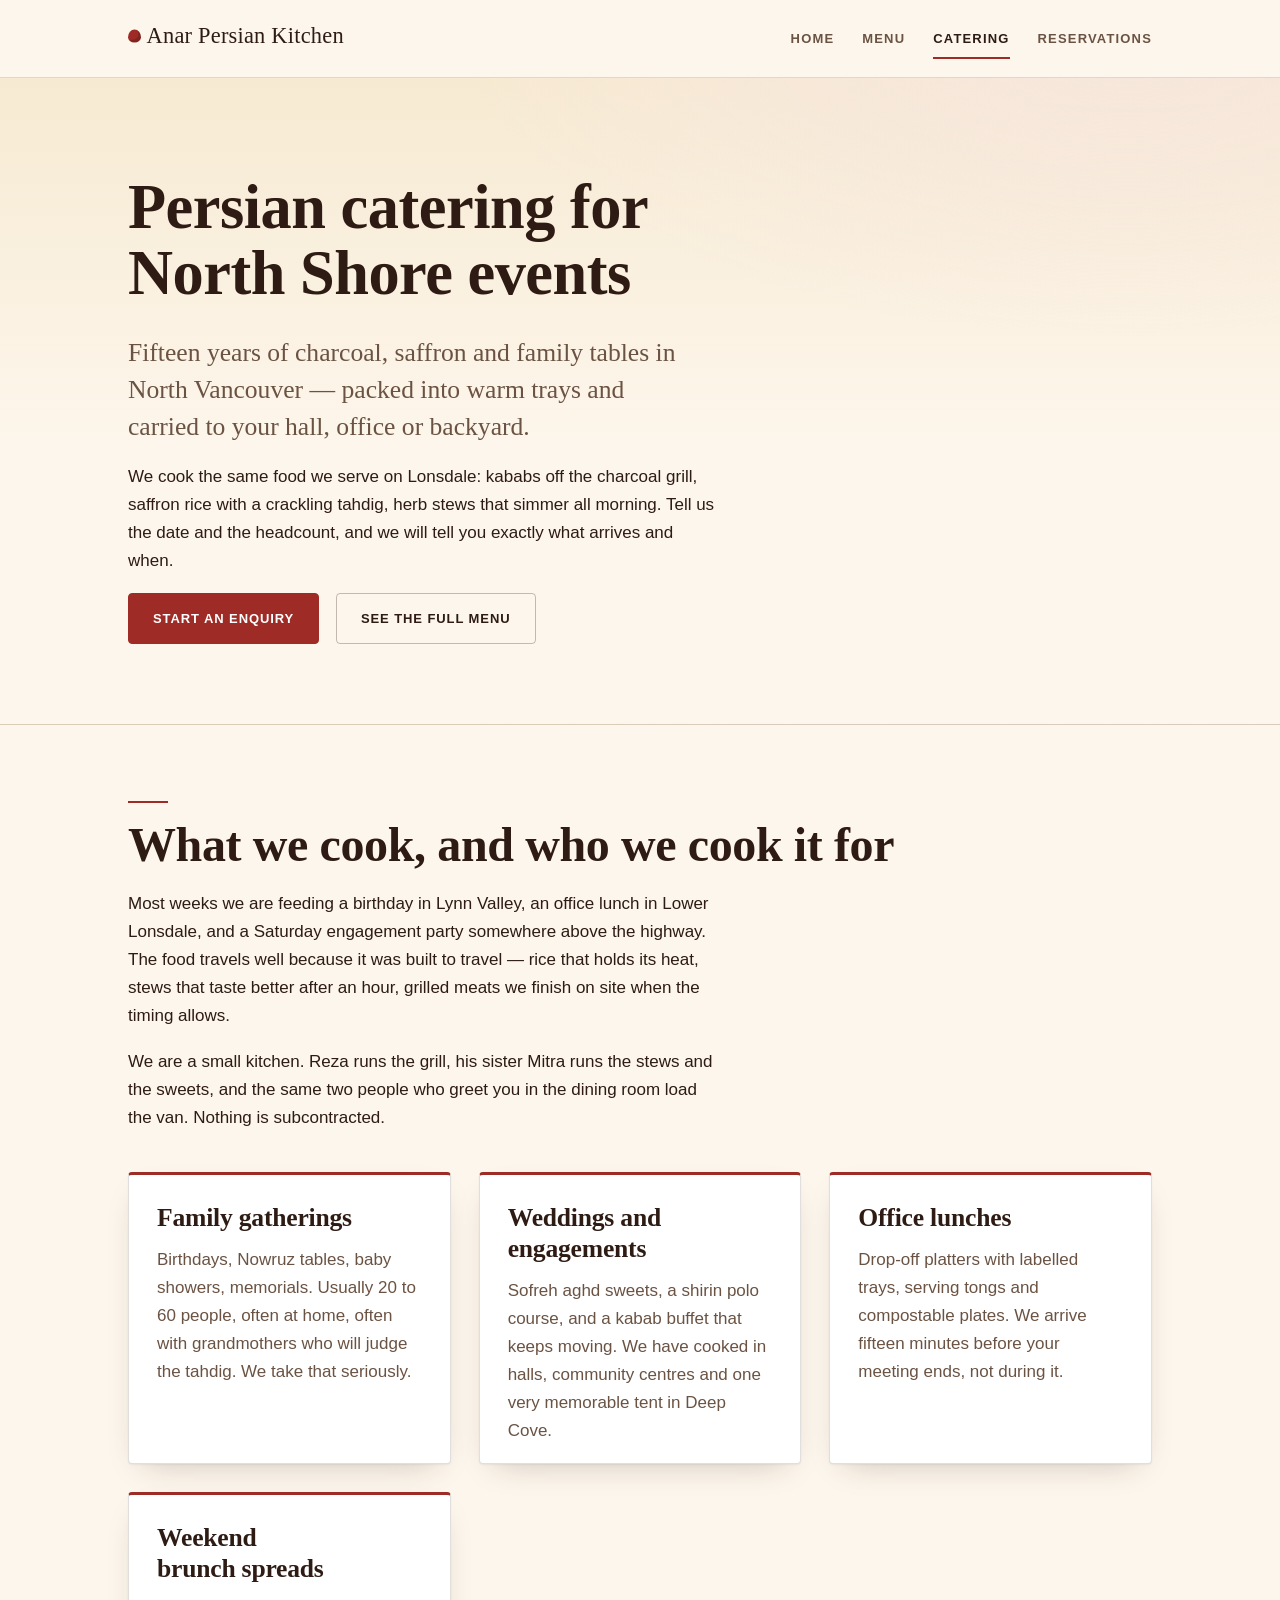
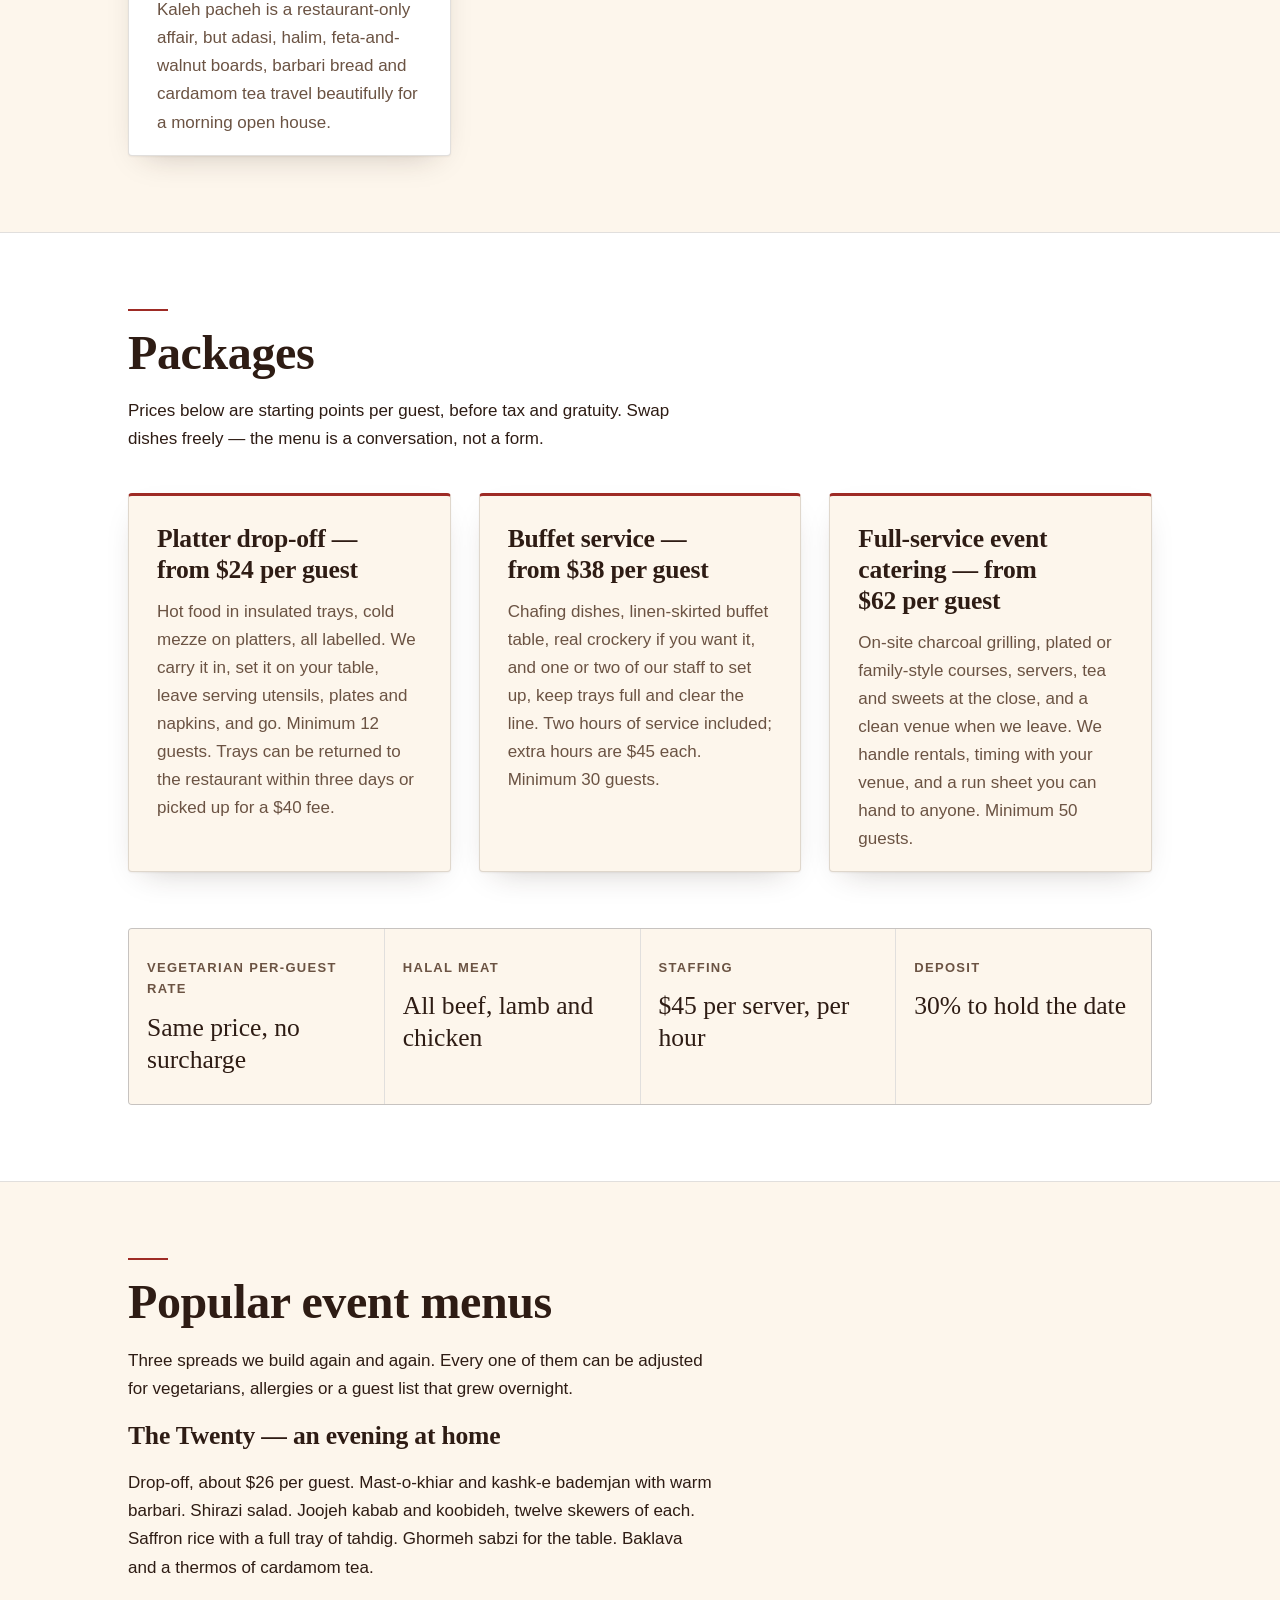
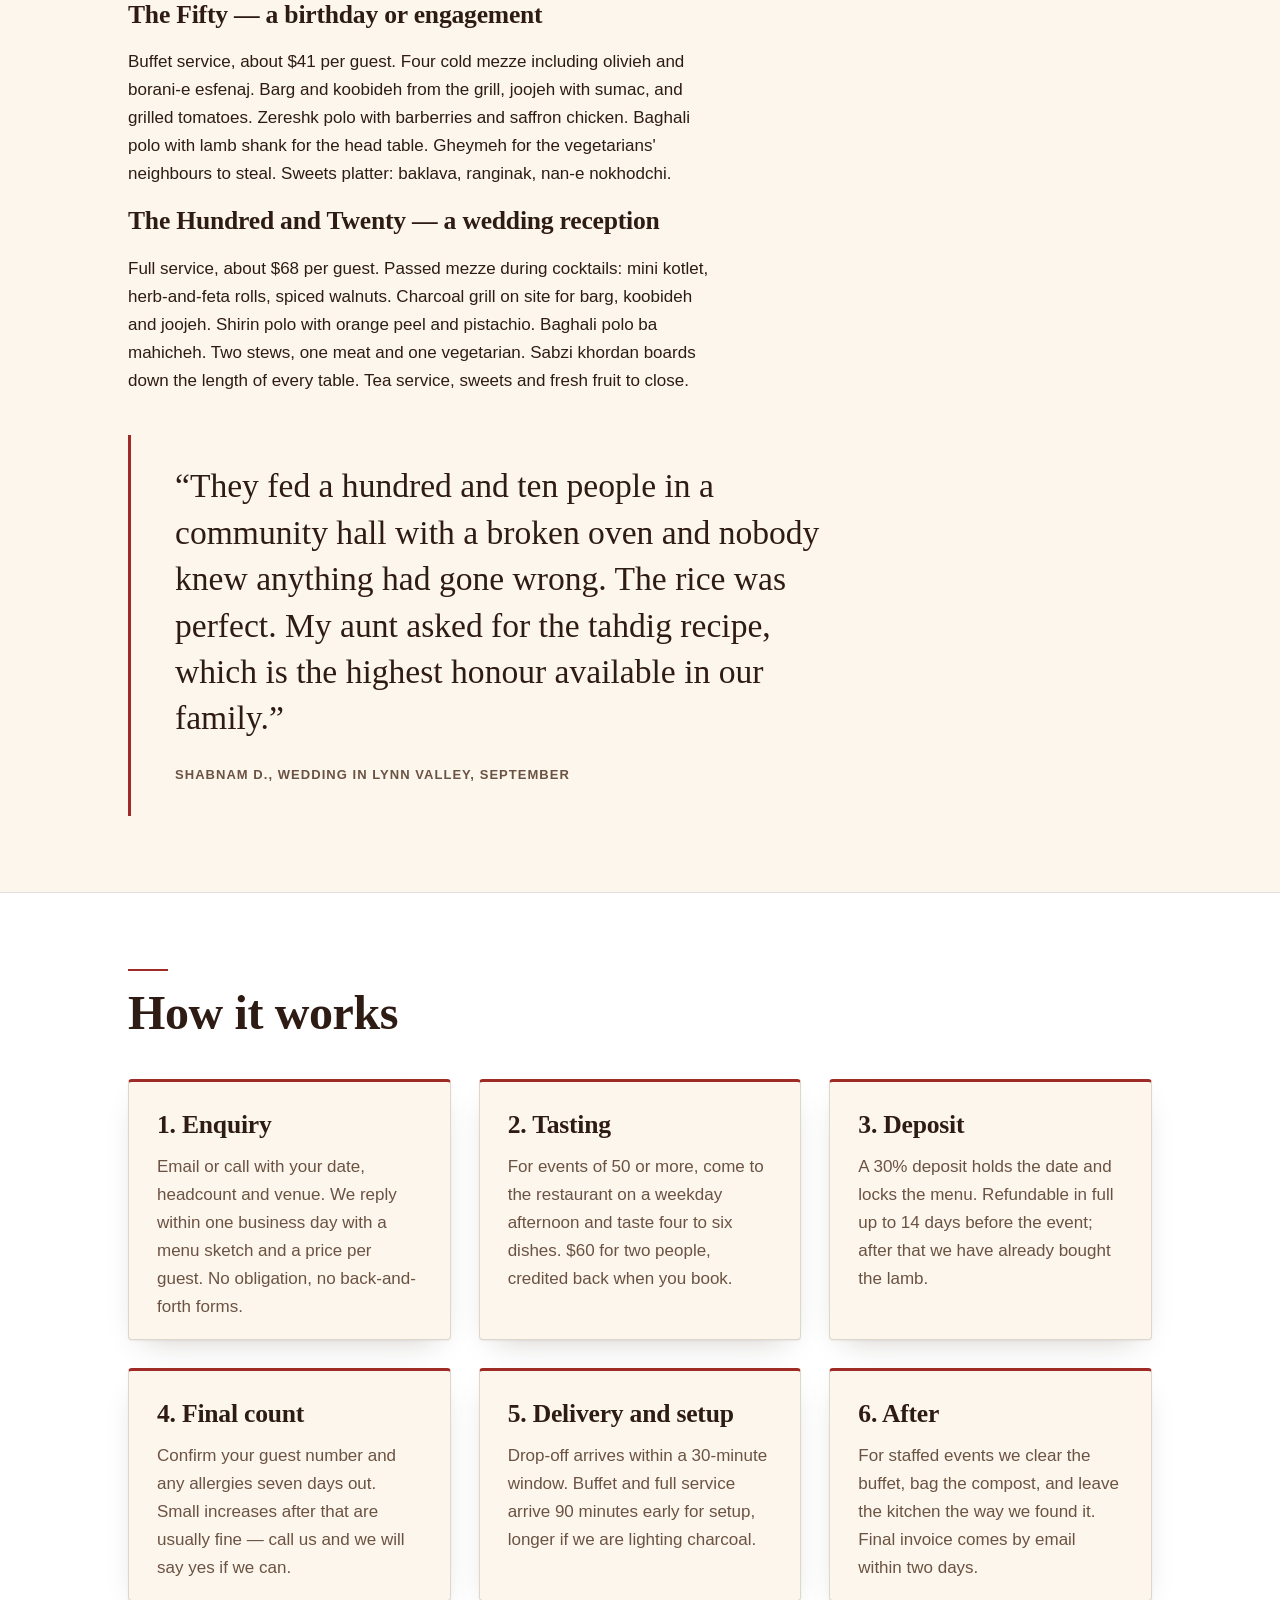
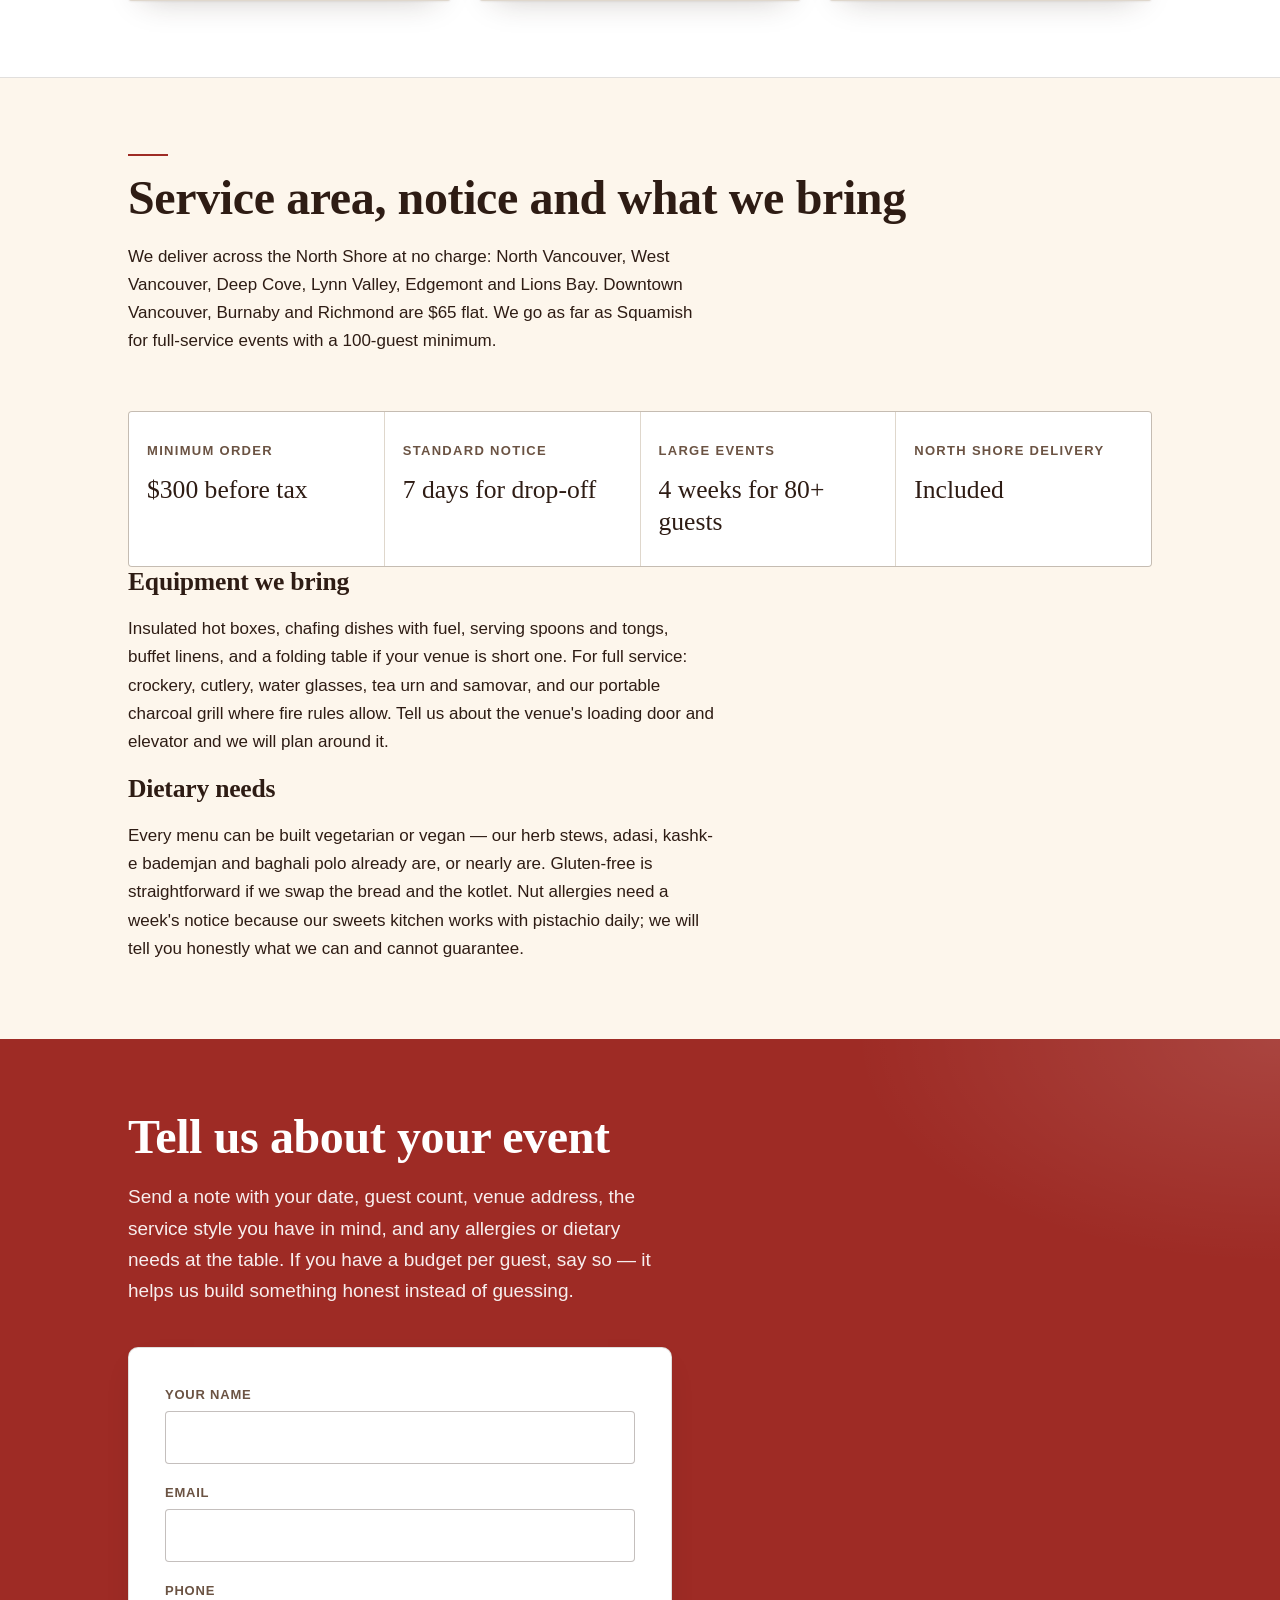
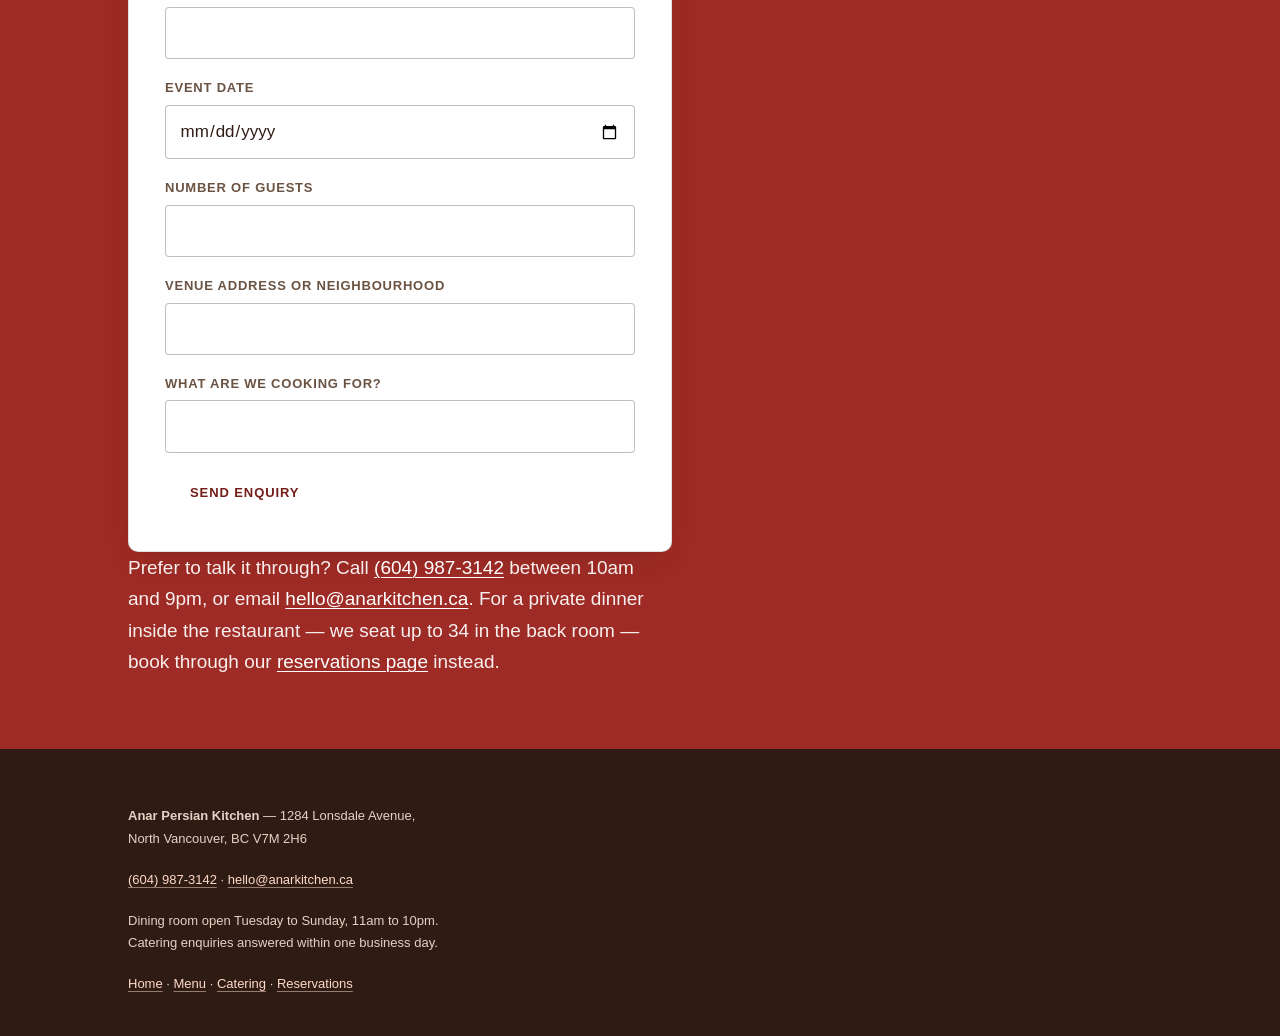
==== catering.html @ dd58d660 "Publish Anar Persian Kitchen — revision 2 Replace the broken map image on the reservations page with" ====
<!DOCTYPE html>
<html lang="en">
<head>
<meta charset="utf-8">
<meta name="viewport" content="width=device-width, initial-scale=1">
<title>Persian Catering for North Shore Events — Anar Persian Kitchen</title>
<meta name="description" content="Persian catering in North Vancouver and across the North Shore: platter drop-off, buffet service and full-service event catering, with charcoal kababs, saffron rice and herb stews for 20 to 200 guests.">
<link rel="stylesheet" href="assets/styles.css">
</head>
<body>
<header class="site-header">
  <div class="container header-inner">
    <a class="brand" href="index.html">Anar Persian Kitchen</a>
    <nav class="site-nav" aria-label="Main">
      <a href="index.html">Home</a>
      <a href="menu.html">Menu</a>
      <a class="is-current" href="catering.html" aria-current="page">Catering</a>
      <a href="reservations.html">Reservations</a>
    </nav>
  </div>
</header>

<main>

  <section class="hero">
    <div class="container">
      <h1>Persian catering for North Shore events</h1>
      <p>Fifteen years of charcoal, saffron and family tables in North Vancouver — packed into warm trays and carried to your hall, office or backyard.</p>
      <p>We cook the same food we serve on Lonsdale: kababs off the charcoal grill, saffron rice with a crackling tahdig, herb stews that simmer all morning. Tell us the date and the headcount, and we will tell you exactly what arrives and when.</p>
      <p>
        <a class="button button-primary" href="#enquire">Start an enquiry</a>
        <a class="button button-secondary" href="menu.html">See the full menu</a>
      </p>
    </div>
  </section>

  <section class="section">
    <div class="container">
      <h2>What we cook, and who we cook it for</h2>
      <p>Most weeks we are feeding a birthday in Lynn Valley, an office lunch in Lower Lonsdale, and a Saturday engagement party somewhere above the highway. The food travels well because it was built to travel — rice that holds its heat, stews that taste better after an hour, grilled meats we finish on site when the timing allows.</p>
      <p>We are a small kitchen. Reza runs the grill, his sister Mitra runs the stews and the sweets, and the same two people who greet you in the dining room load the van. Nothing is subcontracted.</p>
      <ul class="card-grid">
        <li class="card">
          <h3>Family gatherings</h3>
          <p>Birthdays, Nowruz tables, baby showers, memorials. Usually 20 to 60 people, often at home, often with grandmothers who will judge the tahdig. We take that seriously.</p>
        </li>
        <li class="card">
          <h3>Weddings and engagements</h3>
          <p>Sofreh aghd sweets, a shirin polo course, and a kabab buffet that keeps moving. We have cooked in halls, community centres and one very memorable tent in Deep Cove.</p>
        </li>
        <li class="card">
          <h3>Office lunches</h3>
          <p>Drop-off platters with labelled trays, serving tongs and compostable plates. We arrive fifteen minutes before your meeting ends, not during it.</p>
        </li>
        <li class="card">
          <h3>Weekend brunch spreads</h3>
          <p>Kaleh pacheh is a restaurant-only affair, but adasi, halim, feta-and-walnut boards, barbari bread and cardamom tea travel beautifully for a morning open house.</p>
        </li>
      </ul>
    </div>
  </section>

  <section class="section section-alt">
    <div class="container">
      <h2>Packages</h2>
      <p>Prices below are starting points per guest, before tax and gratuity. Swap dishes freely — the menu is a conversation, not a form.</p>
      <ul class="card-grid">
        <li class="card">
          <h3>Platter drop-off — from $24 per guest</h3>
          <p>Hot food in insulated trays, cold mezze on platters, all labelled. We carry it in, set it on your table, leave serving utensils, plates and napkins, and go. Minimum 12 guests. Trays can be returned to the restaurant within three days or picked up for a $40 fee.</p>
        </li>
        <li class="card">
          <h3>Buffet service — from $38 per guest</h3>
          <p>Chafing dishes, linen-skirted buffet table, real crockery if you want it, and one or two of our staff to set up, keep trays full and clear the line. Two hours of service included; extra hours are $45 each. Minimum 30 guests.</p>
        </li>
        <li class="card">
          <h3>Full-service event catering — from $62 per guest</h3>
          <p>On-site charcoal grilling, plated or family-style courses, servers, tea and sweets at the close, and a clean venue when we leave. We handle rentals, timing with your venue, and a run sheet you can hand to anyone. Minimum 50 guests.</p>
        </li>
      </ul>
      <dl class="facts">
        <div class="fact"><dt>Vegetarian per-guest rate</dt><dd>Same price, no surcharge</dd></div>
        <div class="fact"><dt>Halal meat</dt><dd>All beef, lamb and chicken</dd></div>
        <div class="fact"><dt>Staffing</dt><dd>$45 per server, per hour</dd></div>
        <div class="fact"><dt>Deposit</dt><dd>30% to hold the date</dd></div>
      </dl>
    </div>
  </section>

  <section class="section">
    <div class="container">
      <h2>Popular event menus</h2>
      <p>Three spreads we build again and again. Every one of them can be adjusted for vegetarians, allergies or a guest list that grew overnight.</p>

      <h3>The Twenty — an evening at home</h3>
      <p>Drop-off, about $26 per guest. Mast-o-khiar and kashk-e bademjan with warm barbari. Shirazi salad. Joojeh kabab and koobideh, twelve skewers of each. Saffron rice with a full tray of tahdig. Ghormeh sabzi for the table. Baklava and a thermos of cardamom tea.</p>

      <h3>The Fifty — a birthday or engagement</h3>
      <p>Buffet service, about $41 per guest. Four cold mezze including olivieh and borani-e esfenaj. Barg and koobideh from the grill, joojeh with sumac, and grilled tomatoes. Zereshk polo with barberries and saffron chicken. Baghali polo with lamb shank for the head table. Gheymeh for the vegetarians' neighbours to steal. Sweets platter: baklava, ranginak, nan-e nokhodchi.</p>

      <h3>The Hundred and Twenty — a wedding reception</h3>
      <p>Full service, about $68 per guest. Passed mezze during cocktails: mini kotlet, herb-and-feta rolls, spiced walnuts. Charcoal grill on site for barg, koobideh and joojeh. Shirin polo with orange peel and pistachio. Baghali polo ba mahicheh. Two stews, one meat and one vegetarian. Sabzi khordan boards down the length of every table. Tea service, sweets and fresh fruit to close.</p>

      <blockquote class="quote">
        <p>They fed a hundred and ten people in a community hall with a broken oven and nobody knew anything had gone wrong. The rice was perfect. My aunt asked for the tahdig recipe, which is the highest honour available in our family.</p>
        <cite>Shabnam D., wedding in Lynn Valley, September</cite>
      </blockquote>
    </div>
  </section>

  <section class="section section-alt">
    <div class="container">
      <h2>How it works</h2>
      <ul class="card-grid">
        <li class="card">
          <h3>1. Enquiry</h3>
          <p>Email or call with your date, headcount and venue. We reply within one business day with a menu sketch and a price per guest. No obligation, no back-and-forth forms.</p>
        </li>
        <li class="card">
          <h3>2. Tasting</h3>
          <p>For events of 50 or more, come to the restaurant on a weekday afternoon and taste four to six dishes. $60 for two people, credited back when you book.</p>
        </li>
        <li class="card">
          <h3>3. Deposit</h3>
          <p>A 30% deposit holds the date and locks the menu. Refundable in full up to 14 days before the event; after that we have already bought the lamb.</p>
        </li>
        <li class="card">
          <h3>4. Final count</h3>
          <p>Confirm your guest number and any allergies seven days out. Small increases after that are usually fine — call us and we will say yes if we can.</p>
        </li>
        <li class="card">
          <h3>5. Delivery and setup</h3>
          <p>Drop-off arrives within a 30-minute window. Buffet and full service arrive 90 minutes early for setup, longer if we are lighting charcoal.</p>
        </li>
        <li class="card">
          <h3>6. After</h3>
          <p>For staffed events we clear the buffet, bag the compost, and leave the kitchen the way we found it. Final invoice comes by email within two days.</p>
        </li>
      </ul>
    </div>
  </section>

  <section class="section">
    <div class="container">
      <h2>Service area, notice and what we bring</h2>
      <p>We deliver across the North Shore at no charge: North Vancouver, West Vancouver, Deep Cove, Lynn Valley, Edgemont and Lions Bay. Downtown Vancouver, Burnaby and Richmond are $65 flat. We go as far as Squamish for full-service events with a 100-guest minimum.</p>
      <dl class="facts">
        <div class="fact"><dt>Minimum order</dt><dd>$300 before tax</dd></div>
        <div class="fact"><dt>Standard notice</dt><dd>7 days for drop-off</dd></div>
        <div class="fact"><dt>Large events</dt><dd>4 weeks for 80+ guests</dd></div>
        <div class="fact"><dt>North Shore delivery</dt><dd>Included</dd></div>
      </dl>
      <h3>Equipment we bring</h3>
      <p>Insulated hot boxes, chafing dishes with fuel, serving spoons and tongs, buffet linens, and a folding table if your venue is short one. For full service: crockery, cutlery, water glasses, tea urn and samovar, and our portable charcoal grill where fire rules allow. Tell us about the venue's loading door and elevator and we will plan around it.</p>
      <h3>Dietary needs</h3>
      <p>Every menu can be built vegetarian or vegan — our herb stews, adasi, kashk-e bademjan and baghali polo already are, or nearly are. Gluten-free is straightforward if we swap the bread and the kotlet. Nut allergies need a week's notice because our sweets kitchen works with pistachio daily; we will tell you honestly what we can and cannot guarantee.</p>
    </div>
  </section>

  <section class="cta" id="enquire">
    <div class="container">
      <h2>Tell us about your event</h2>
      <p>Send a note with your date, guest count, venue address, the service style you have in mind, and any allergies or dietary needs at the table. If you have a budget per guest, say so — it helps us build something honest instead of guessing.</p>
      <form class="form" action="mailto:hello@anarkitchen.ca" method="post" enctype="text/plain">
        <div class="field">
          <label for="name">Your name</label>
          <input id="name" name="name" type="text" autocomplete="name">
        </div>
        <div class="field">
          <label for="email">Email</label>
          <input id="email" name="email" type="email" autocomplete="email">
        </div>
        <div class="field">
          <label for="phone">Phone</label>
          <input id="phone" name="phone" type="tel" autocomplete="tel">
        </div>
        <div class="field">
          <label for="date">Event date</label>
          <input id="date" name="date" type="date">
        </div>
        <div class="field">
          <label for="guests">Number of guests</label>
          <input id="guests" name="guests" type="number" min="12" step="1">
        </div>
        <div class="field">
          <label for="venue">Venue address or neighbourhood</label>
          <input id="venue" name="venue" type="text">
        </div>
        <div class="field">
          <label for="details">What are we cooking for?</label>
          <input id="details" name="details" type="text">
        </div>
        <p><button class="button button-primary" type="submit">Send enquiry</button></p>
      </form>
      <p>Prefer to talk it through? Call <a href="tel:+16049873142">(604) 987-3142</a> between 10am and 9pm, or email <a href="mailto:hello@anarkitchen.ca">hello@anarkitchen.ca</a>. For a private dinner inside the restaurant — we seat up to 34 in the back room — book through our <a href="reservations.html">reservations page</a> instead.</p>
    </div>
  </section>

</main>

<footer class="site-footer">
  <div class="container">
    <p><strong>Anar Persian Kitchen</strong> — 1284 Lonsdale Avenue, North Vancouver, BC V7M 2H6</p>
    <p><a href="tel:+16049873142">(604) 987-3142</a> · <a href="mailto:hello@anarkitchen.ca">hello@anarkitchen.ca</a></p>
    <p>Dining room open Tuesday to Sunday, 11am to 10pm. Catering enquiries answered within one business day.</p>
    <p><a href="index.html">Home</a> · <a href="menu.html">Menu</a> · <a href="catering.html">Catering</a> · <a href="reservations.html">Reservations</a></p>
  </div>
</footer>
</body>
</html>
---- assets/styles.css ----
:root {
  /* Palette */
  --bg: #FDF6EC;
  --surface: #FFFFFF;
  --text: #2E1C14;
  --muted: #6B5343;
  --accent: #9E2B25;
  --accent-contrast: #FFFFFF;
  --accent-deep: #741D19;
  --accent-wash: #F6E6DE;
  --saffron: #8A5A0B;
  --saffron-wash: #F7EAD2;
  --line: rgba(46, 28, 20, 0.14);
  --line-strong: rgba(46, 28, 20, 0.28);
  --shadow: 0 1px 2px rgba(46, 28, 20, 0.06), 0 12px 32px -16px rgba(46, 28, 20, 0.28);

  /* Type */
  --font-head: Georgia, 'Iowan Old Style', 'Palatino Linotype', Palatino, 'Times New Roman', serif;
  --font-body: -apple-system, BlinkMacSystemFont, 'Segoe UI', Roboto, 'Helvetica Neue', Arial, sans-serif;

  --step--1: 0.8125rem;
  --step-0: 1.0625rem;
  --step-1: 1.1875rem;
  --step-2: clamp(1.35rem, 1.2rem + 0.7vw, 1.6rem);
  --step-3: clamp(1.6rem, 1.35rem + 1.2vw, 2.1rem);
  --step-4: clamp(2rem, 1.55rem + 2.2vw, 3rem);
  --step-5: clamp(2.4rem, 1.7rem + 3.4vw, 3.9rem);

  /* Rhythm */
  --sp-1: 0.375rem;
  --sp-2: 0.75rem;
  --sp-3: 1.125rem;
  --sp-4: 1.75rem;
  --sp-5: 2.5rem;
  --sp-6: 3.5rem;
  --sp-7: 5rem;

  --radius: 4px;
  --radius-lg: 10px;
  --container: 69rem;
}

*,
*::before,
*::after {
  box-sizing: border-box;
}

html {
  -webkit-text-size-adjust: 100%;
  scroll-behavior: smooth;
}

body {
  margin: 0;
  background-color: var(--bg);
  color: var(--text);
  font-family: var(--font-body);
  font-size: var(--step-0);
  line-height: 1.65;
  -webkit-font-smoothing: antialiased;
  text-underline-offset: 0.18em;
}

/* ---------- Layout ---------- */

.container {
  width: 100%;
  max-width: var(--container);
  margin-inline: auto;
  padding-inline: clamp(1.125rem, 4vw, 2.5rem);
}

main {
  display: block;
}

/* ---------- Headings & text ---------- */

h1,
h2,
h3,
h4 {
  font-family: var(--font-head);
  font-weight: 600;
  color: var(--text);
  margin: 0 0 var(--sp-3);
  line-height: 1.15;
  letter-spacing: -0.008em;
  text-wrap: balance;
}

h1 {
  font-size: var(--step-5);
  line-height: 1.06;
}

h2 {
  font-size: var(--step-4);
  line-height: 1.1;
}

h3 {
  font-size: var(--step-2);
  line-height: 1.2;
}

h4 {
  font-size: var(--step-1);
}

p {
  margin: 0 0 var(--sp-3);
  max-width: 62ch;
}

.section > .container > h2,
.section > .container > p,
.hero h1 {
  max-width: 34ch;
}

.section > .container > p {
  max-width: 62ch;
}

strong {
  font-weight: 600;
}

em {
  font-style: italic;
}

small {
  font-size: var(--step--1);
  color: var(--muted);
}

ul,
ol {
  margin: 0 0 var(--sp-3);
  padding-left: 1.2rem;
}

li + li {
  margin-top: var(--sp-1);
}

hr {
  border: 0;
  border-top: 1px solid var(--line);
  margin: var(--sp-5) 0;
}

img,
svg {
  max-width: 100%;
  height: auto;
}

figure {
  margin: 0 0 var(--sp-4);
}

figcaption {
  font-size: var(--step--1);
  color: var(--muted);
  margin-top: var(--sp-2);
}

a {
  color: var(--accent);
  text-decoration: underline;
  text-decoration-thickness: 1px;
}

a:hover {
  color: var(--accent-deep);
  text-decoration-thickness: 2px;
}

:focus-visible {
  outline: 2px solid var(--accent);
  outline-offset: 3px;
  border-radius: 2px;
}

/* ---------- Header ---------- */

.site-header {
  background-color: var(--bg);
  border-bottom: 1px solid var(--line);
  position: sticky;
  top: 0;
  z-index: 20;
  backdrop-filter: saturate(1.2) blur(6px);
}

.header-inner {
  display: flex;
  flex-wrap: wrap;
  align-items: baseline;
  justify-content: space-between;
  gap: var(--sp-2) var(--sp-4);
  padding-block: var(--sp-3);
}

.brand {
  font-family: var(--font-head);
  font-size: 1.4rem;
  letter-spacing: 0.01em;
  color: var(--text);
  text-decoration: none;
  display: inline-flex;
  align-items: baseline;
  gap: 0.5ch;
  flex: 0 0 auto;
}

.brand::before {
  content: "";
  width: 0.58em;
  height: 0.58em;
  border-radius: 50% 50% 50% 50% / 60% 60% 40% 40%;
  background: var(--accent);
  box-shadow: inset -0.12em -0.12em 0 rgba(0, 0, 0, 0.18);
  transform: translateY(-0.02em);
}

.brand:hover {
  color: var(--accent-deep);
}

.site-nav {
  display: flex;
  flex-wrap: wrap;
  align-items: center;
  gap: var(--sp-1) var(--sp-4);
  margin-left: auto;
}

.site-nav a {
  font-size: var(--step--1);
  letter-spacing: 0.09em;
  text-transform: uppercase;
  font-weight: 600;
  color: var(--muted);
  text-decoration: none;
  padding: 0.45rem 0;
  border-bottom: 2px solid transparent;
  white-space: nowrap;
}

.site-nav a:hover {
  color: var(--text);
  border-bottom-color: var(--line-strong);
}

.site-nav a.is-current {
  color: var(--text);
  border-bottom-color: var(--accent);
}

/* ---------- Hero ---------- */

.hero {
  position: relative;
  overflow: hidden;
  padding-block: clamp(3rem, 8vw, 6rem) clamp(2.75rem, 7vw, 5rem);
  background:
    radial-gradient(60rem 30rem at 88% -12%, var(--accent-wash) 0%, rgba(253, 246, 236, 0) 70%),
    linear-gradient(180deg, var(--saffron-wash) 0%, var(--bg) 58%);
  border-bottom: 1px solid var(--line);
}

.hero > .container {
  position: relative;
}

.hero h1 {
  margin-bottom: var(--sp-4);
}

.hero h1 + p,
.hero > .container > p:first-of-type {
  font-size: var(--step-2);
  line-height: 1.45;
  color: var(--muted);
  max-width: 44ch;
  font-family: var(--font-head);
}

.hero p:last-of-type {
  margin-bottom: var(--sp-5);
}

.hero .button + .button {
  margin-left: var(--sp-2);
}

.hero svg {
  display: block;
}

/* ---------- Sections ---------- */

.section {
  padding-block: clamp(2.75rem, 6vw, 4.75rem);
}

.section-alt {
  background-color: var(--surface);
  border-block: 1px solid var(--line);
}

.section > .container > :last-child,
.hero > .container > :last-child,
.cta > .container > :last-child,
.site-footer .container > :last-child {
  margin-bottom: 0;
}

.section h2 {
  position: relative;
  padding-top: var(--sp-3);
}

.section h2::before {
  content: "";
  position: absolute;
  top: 0;
  left: 0;
  width: 2.5rem;
  height: 2px;
  background: var(--accent);
}

/* ---------- Buttons ---------- */

.button {
  display: inline-flex;
  align-items: center;
  justify-content: center;
  gap: 0.5ch;
  font-family: var(--font-body);
  font-size: var(--step--1);
  font-weight: 700;
  letter-spacing: 0.07em;
  text-transform: uppercase;
  text-decoration: none;
  padding: 0.85rem 1.5rem;
  border-radius: var(--radius);
  border: 1px solid transparent;
  transition: background-color 160ms ease, color 160ms ease, border-color 160ms ease, transform 160ms ease;
}

.button:hover {
  transform: translateY(-1px);
  text-decoration: none;
}

.button-primary {
  background-color: var(--accent);
  color: var(--accent-contrast);
  border-color: var(--accent);
}

.button-primary:hover {
  background-color: var(--accent-deep);
  border-color: var(--accent-deep);
  color: var(--accent-contrast);
}

.button-secondary {
  background-color: transparent;
  color: var(--text);
  border-color: var(--line-strong);
}

.button-secondary:hover {
  color: var(--text);
  border-color: var(--text);
  background-color: rgba(46, 28, 20, 0.04);
}

/* ---------- Cards ---------- */

.card-grid {
  list-style: none;
  margin: var(--sp-5) 0 0;
  padding: 0;
  display: grid;
  gap: var(--sp-3);
  grid-template-columns: repeat(auto-fit, minmax(16rem, 1fr));
}

.card-grid li + li {
  margin-top: 0;
}

.card {
  background-color: var(--surface);
  border: 1px solid var(--line);
  border-top: 3px solid var(--accent);
  border-radius: var(--radius);
  padding: var(--sp-4) var(--sp-4) var(--sp-3);
  box-shadow: var(--shadow);
}

.card h3 {
  margin-bottom: var(--sp-2);
}

.card p {
  color: var(--muted);
  margin-bottom: var(--sp-2);
  max-width: 46ch;
}

.card > :last-child {
  margin-bottom: 0;
}

.card a {
  font-weight: 600;
}

.section-alt .card {
  background-color: var(--bg);
}

/* ---------- Facts ---------- */

.facts {
  margin: var(--sp-5) 0 0;
  display: grid;
  gap: 1px;
  grid-template-columns: repeat(auto-fit, minmax(12rem, 1fr));
  background-color: var(--line);
  border: 1px solid var(--line);
  border-radius: var(--radius);
  overflow: hidden;
}

.fact {
  background-color: var(--surface);
  padding: var(--sp-4) var(--sp-3);
}

.section-alt .fact {
  background-color: var(--bg);
}

.fact dt {
  font-size: var(--step--1);
  text-transform: uppercase;
  letter-spacing: 0.1em;
  font-weight: 700;
  color: var(--muted);
  margin-bottom: var(--sp-2);
}

.fact dd {
  margin: 0;
  font-family: var(--font-head);
  font-size: var(--step-2);
  line-height: 1.25;
  color: var(--text);
}

/* ---------- Quote ---------- */

.quote {
  margin: var(--sp-5) 0 0;
  padding: var(--sp-4) 0 var(--sp-4) clamp(1.5rem, 4vw, 2.75rem);
  border-left: 3px solid var(--accent);
  position: relative;
}

.quote p {
  font-family: var(--font-head);
  font-size: var(--step-3);
  line-height: 1.38;
  color: var(--text);
  margin-bottom: var(--sp-3);
  max-width: 40ch;
}

.quote p::before {
  content: "\201C";
}

.quote p::after {
  content: "\201D";
}

.quote cite {
  font-style: normal;
  font-size: var(--step--1);
  letter-spacing: 0.08em;
  text-transform: uppercase;
  font-weight: 600;
  color: var(--muted);
}

/* ---------- Form ---------- */

.form {
  margin-top: var(--sp-5);
  display: grid;
  gap: var(--sp-3);
  max-width: 34rem;
  background-color: var(--surface);
  border: 1px solid var(--line);
  border-radius: var(--radius-lg);
  padding: clamp(1.25rem, 4vw, 2.25rem);
  box-shadow: var(--shadow);
}

.section-alt .form {
  background-color: var(--bg);
}

.field {
  display: grid;
  gap: var(--sp-1);
}

.field label {
  font-size: var(--step--1);
  font-weight: 700;
  letter-spacing: 0.06em;
  text-transform: uppercase;
  color: var(--muted);
}

.form input,
.form select,
.form textarea {
  font: inherit;
  color: var(--text);
  background-color: var(--surface);
  border: 1px solid var(--line-strong);
  border-radius: var(--radius);
  padding: 0.7rem 0.85rem;
  width: 100%;
}

.section-alt .form input,
.section-alt .form select,
.section-alt .form textarea {
  background-color: var(--surface);
}

.form textarea {
  min-height: 7rem;
  resize: vertical;
}

.form input::placeholder,
.form textarea::placeholder {
  color: var(--muted);
  opacity: 0.75;
}

.form input:focus,
.form select:focus,
.form textarea:focus {
  outline: 2px solid var(--accent);
  outline-offset: 1px;
  border-color: var(--accent);
}

.form .button {
  justify-self: start;
}

.form p {
  font-size: var(--step--1);
  color: var(--muted);
  margin: 0;
}

/* ---------- CTA ---------- */

.cta {
  padding-block: clamp(2.75rem, 6vw, 4.5rem);
  background-color: var(--accent);
  color: var(--accent-contrast);
  background-image: radial-gradient(38rem 20rem at 100% 0%, rgba(255, 255, 255, 0.12), rgba(255, 255, 255, 0) 70%);
}

.cta h2,
.cta h3 {
  color: var(--accent-contrast);
}

.cta h2::before {
  background: var(--accent-contrast);
  opacity: 0.6;
}

.cta p {
  color: rgba(255, 255, 255, 0.92);
  max-width: 50ch;
  font-size: var(--step-1);
}

.cta .button-primary {
  background-color: var(--accent-contrast);
  color: var(--accent-deep);
  border-color: var(--accent-contrast);
}

.cta .button-primary:hover {
  background-color: var(--bg);
  color: var(--accent-deep);
  border-color: var(--bg);
}

.cta .button-secondary {
  color: var(--accent-contrast);
  border-color: rgba(255, 255, 255, 0.55);
}

.cta .button-secondary:hover {
  color: var(--accent-contrast);
  border-color: var(--accent-contrast);
  background-color: rgba(255, 255, 255, 0.12);
}

.cta .button + .button {
  margin-left: var(--sp-2);
}

.cta a:not(.button) {
  color: var(--accent-contrast);
}

/* ---------- Footer ---------- */

.site-footer {
  background-color: var(--text);
  color: #EFE2D6;
  padding-block: var(--sp-6) var(--sp-5);
  font-size: var(--step--1);
  line-height: 1.75;
}

.site-footer h2,
.site-footer h3 {
  color: #FFF7EE;
  font-size: var(--step-1);
  margin-bottom: var(--sp-2);
}

.site-footer p {
  color: #E3D2C4;
  max-width: 44ch;
}

.site-footer a {
  color: #FFD9C9;
  text-decoration-color: rgba(255, 217, 201, 0.5);
}

.site-footer a:hover {
  color: #FFFFFF;
}

.site-footer ul {
  list-style: none;
  padding: 0;
}

.site-footer address {
  font-style: normal;
  color: #E3D2C4;
}

/* ---------- Small screens ---------- */

@media (max-width: 40rem) {
  .header-inner {
    padding-block: var(--sp-2) 0;
  }

  .site-nav {
    width: 100%;
    margin-left: 0;
    gap: 0 var(--sp-3);
    justify-content: flex-start;
    overflow-x: auto;
    -webkit-overflow-scrolling: touch;
    scrollbar-width: none;
    padding-bottom: 2px;
  }

  .site-nav::-webkit-scrollbar {
    display: none;
  }

  .site-nav a {
    padding-block: 0.6rem;
  }

  .hero .button,
  .cta .button {
    width: 100%;
  }

  .hero .button + .button,
  .cta .button + .button {
    margin-left: 0;
    margin-top: var(--sp-2);
  }
}

@media (min-width: 52rem) {
  .facts {
    margin-top: var(--sp-6);
  }

  .card-grid {
    gap: var(--sp-4);
  }
}

/* ---------- Motion ---------- */

@media (prefers-reduced-motion: reduce) {
  html {
    scroll-behavior: auto;
  }

  *,
  *::before,
  *::after {
    animation-duration: 0.001ms !important;
    animation-iteration-count: 1 !important;
    transition-duration: 0.001ms !important;
  }

  .button:hover {
    transform: none;
  }
}

/* ---------- Dark mode ---------- */

@media (prefers-color-scheme: dark) {
  :root {
    --bg: #1B100C;
    --surface: #251811;
    --text: #F8ECE0;
    --muted: #C6AC99;
    --accent: #E9776C;
    --accent-contrast: #2A100C;
    --accent-deep: #F79A90;
    --accent-wash: rgba(233, 119, 108, 0.14);
    --saffron: #E0B25F;
    --saffron-wash: rgba(224, 178, 95, 0.1);
    --line: rgba(248, 236, 224, 0.14);
    --line-strong: rgba(248, 236, 224, 0.32);
    --shadow: 0 1px 2px rgba(0, 0, 0, 0.5), 0 16px 36px -20px rgba(0, 0, 0, 0.8);
  }

  .hero {
    background:
      radial-gradient(60rem 30rem at 88% -12%, var(--accent-wash) 0%, rgba(27, 16, 12, 0) 72%),
      linear-gradient(180deg, #23150F 0%, var(--bg) 60%);
  }

  .button-secondary:hover {
    background-color: rgba(248, 236, 224, 0.07);
  }

  .cta {
    background-color: #3D1512;
    color: #FBEDE6;
    background-image: radial-gradient(38rem 20rem at 100% 0%, rgba(233, 119, 108, 0.22), rgba(0, 0, 0, 0) 70%);
    border-block: 1px solid rgba(248, 236, 224, 0.1);
  }

  .cta h2,
  .cta h3,
  .cta a:not(.button) {
    color: #FBEDE6;
  }

  .cta p {
    color: #EBD7CE;
  }

  .cta h2::before {
    background: var(--accent);
    opacity: 1;
  }

  .cta .button-primary {
    background-color: var(--accent);
    color: #2A100C;
    border-color: var(--accent);
  }

  .cta .button-primary:hover {
    background-color: var(--accent-deep);
    border-color: var(--accent-deep);
    color: #2A100C;
  }

  .site-footer {
    background-color: #140B08;
    color: #E6D6C9;
    border-top: 1px solid var(--line);
  }

  .site-footer p,
  .site-footer address {
    color: #D2BEB0;
  }

  .site-footer a {
    color: #F3A79C;
  }
}
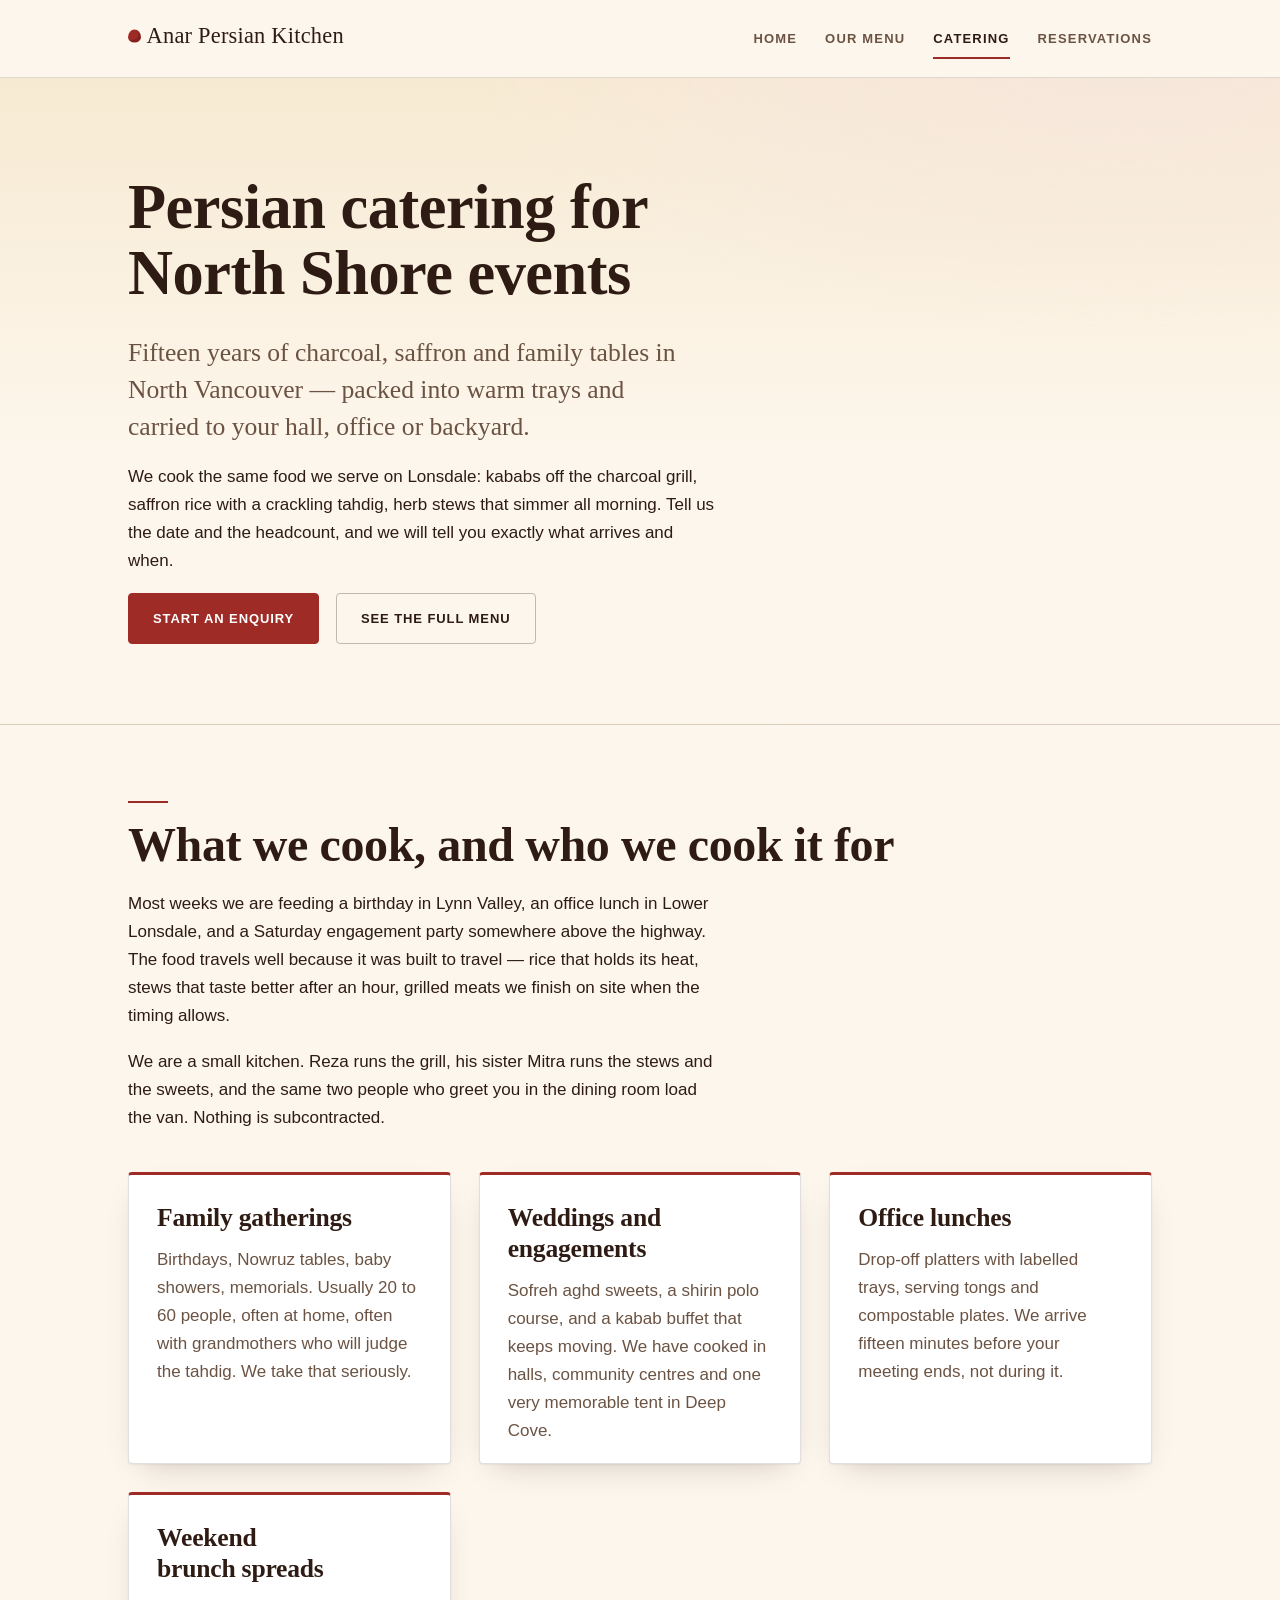
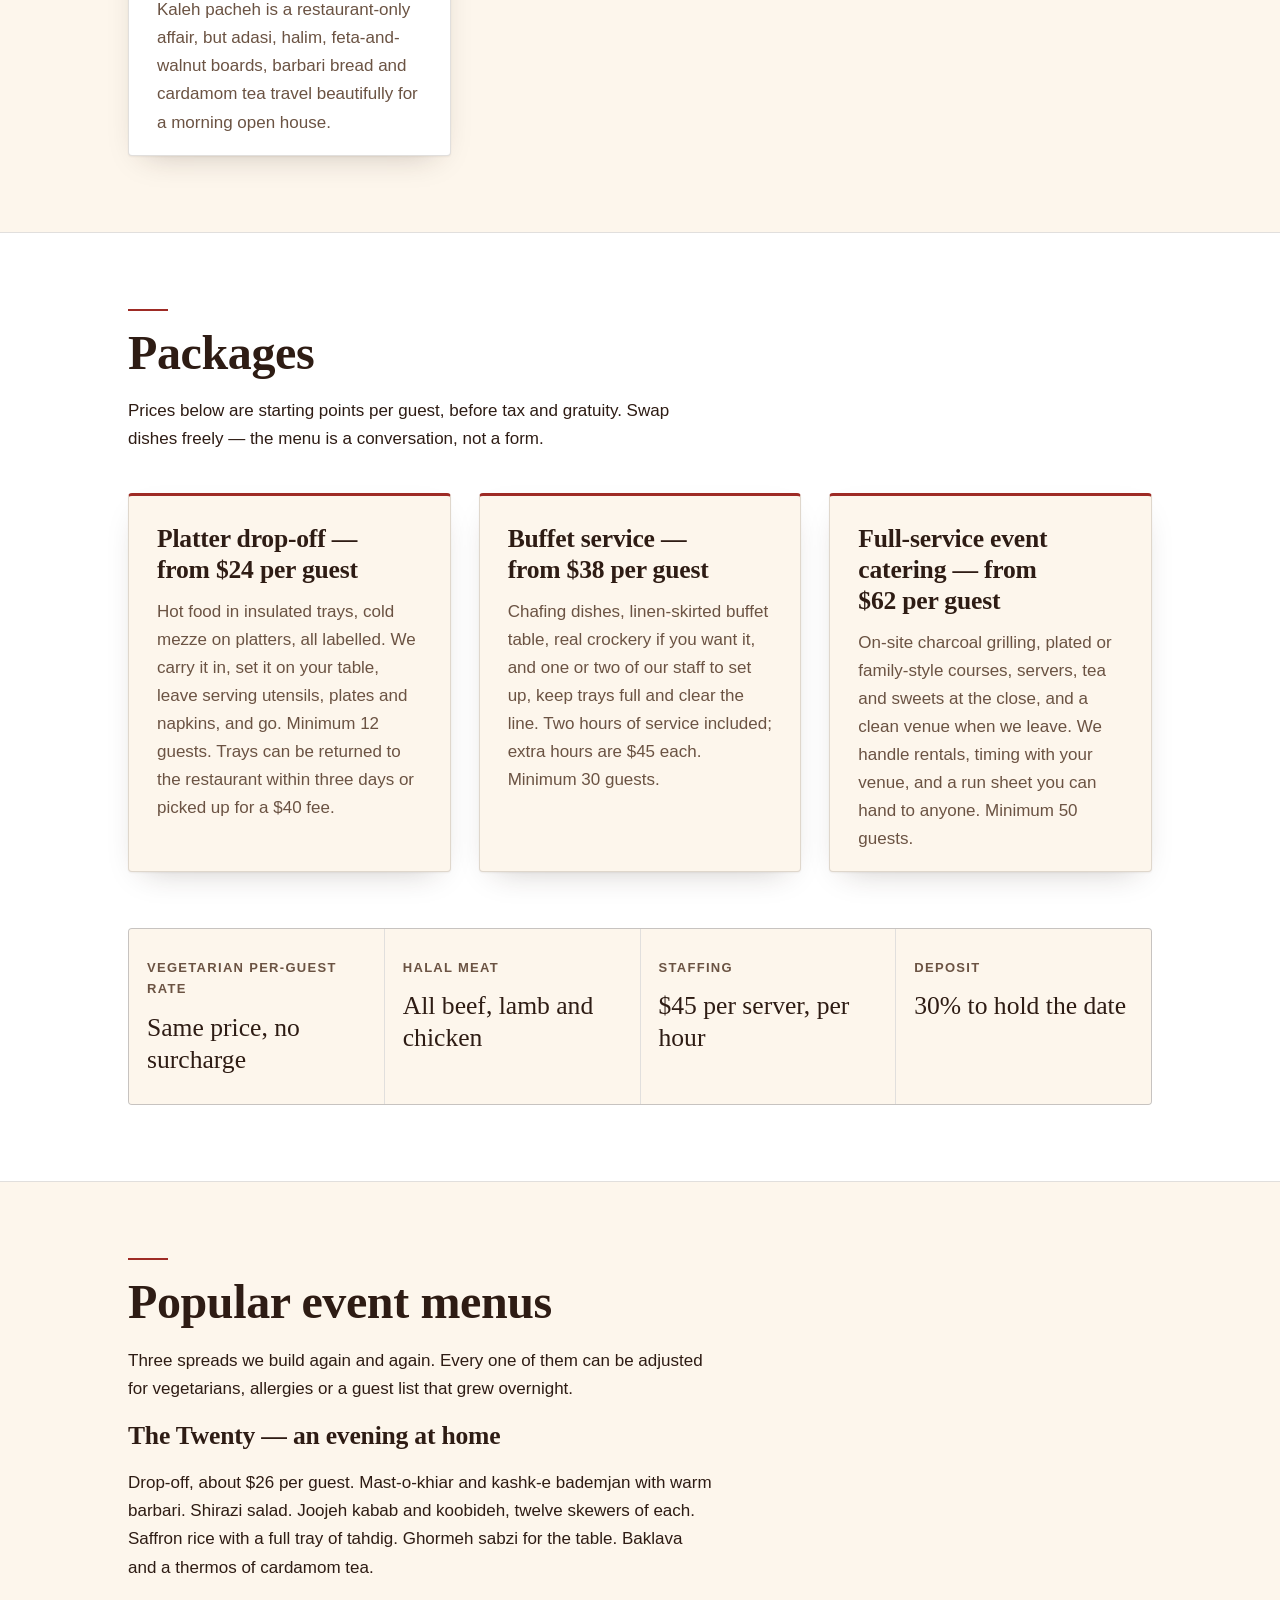
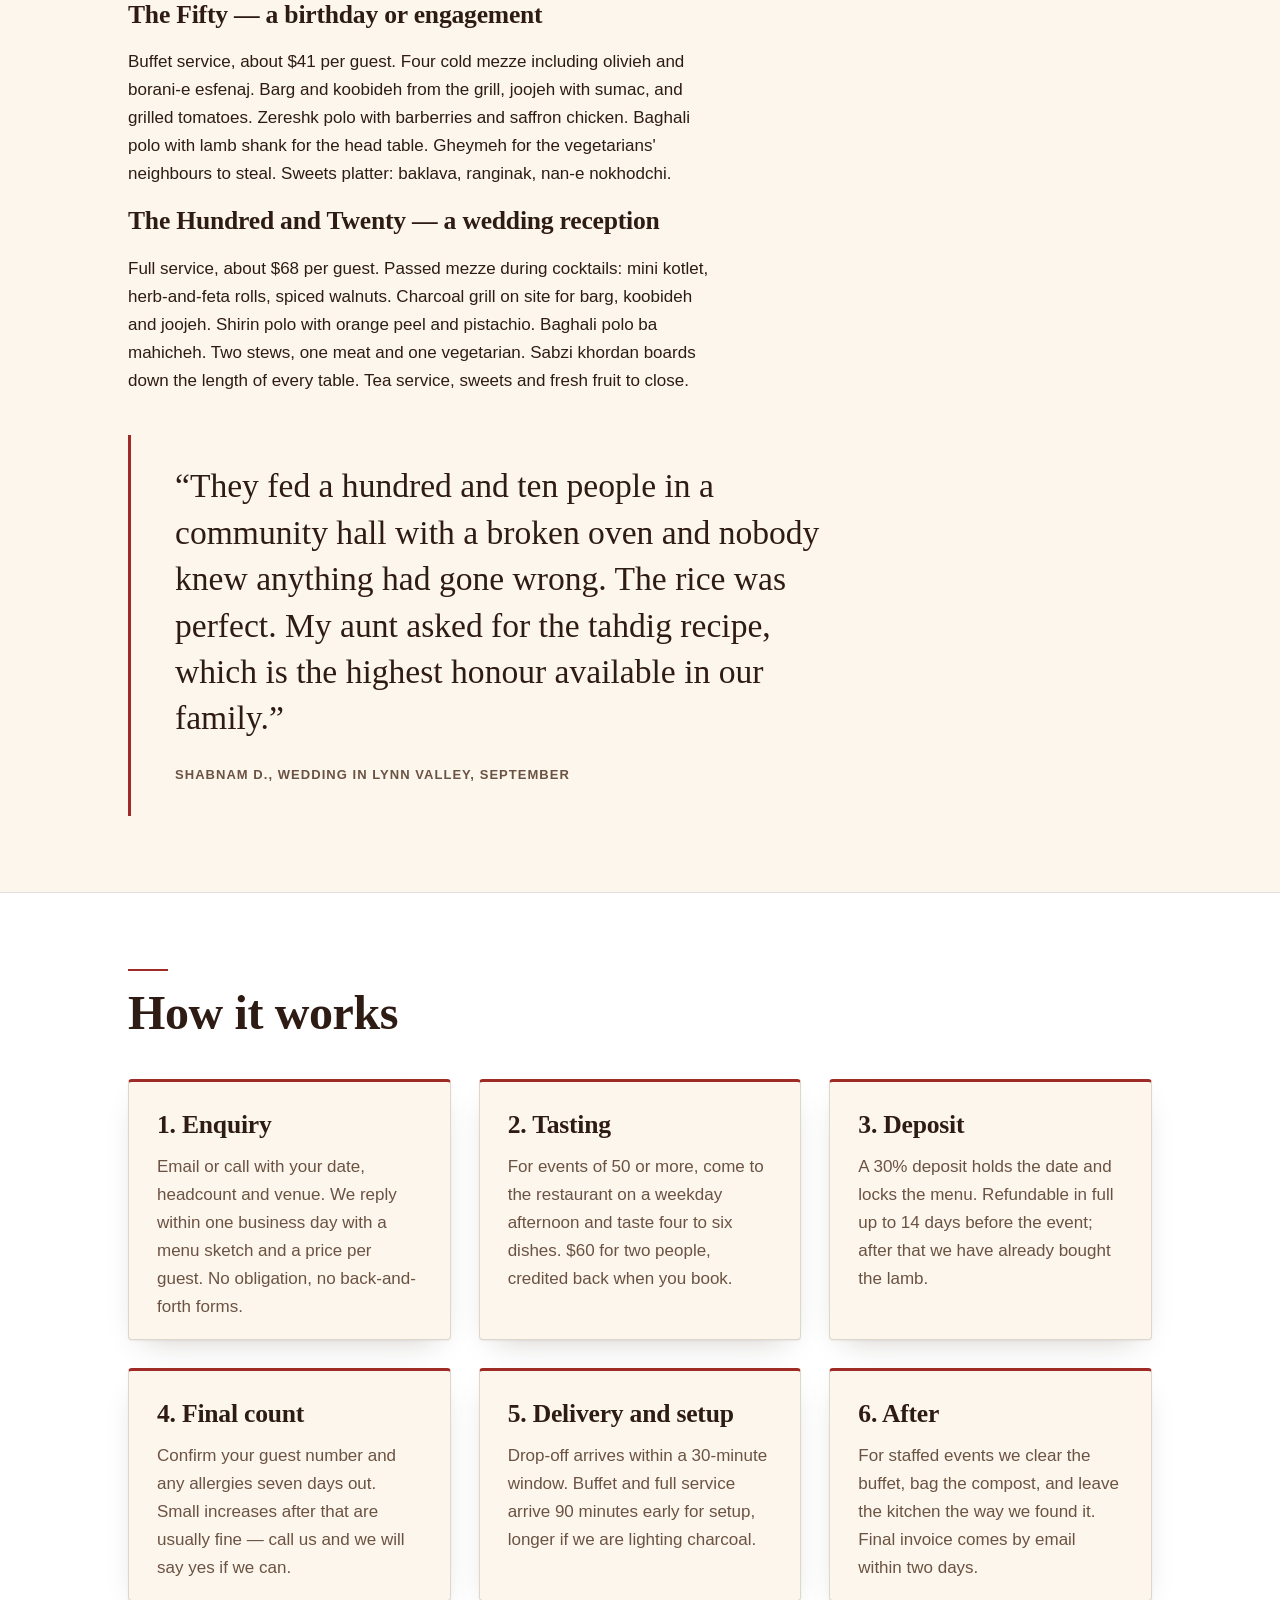
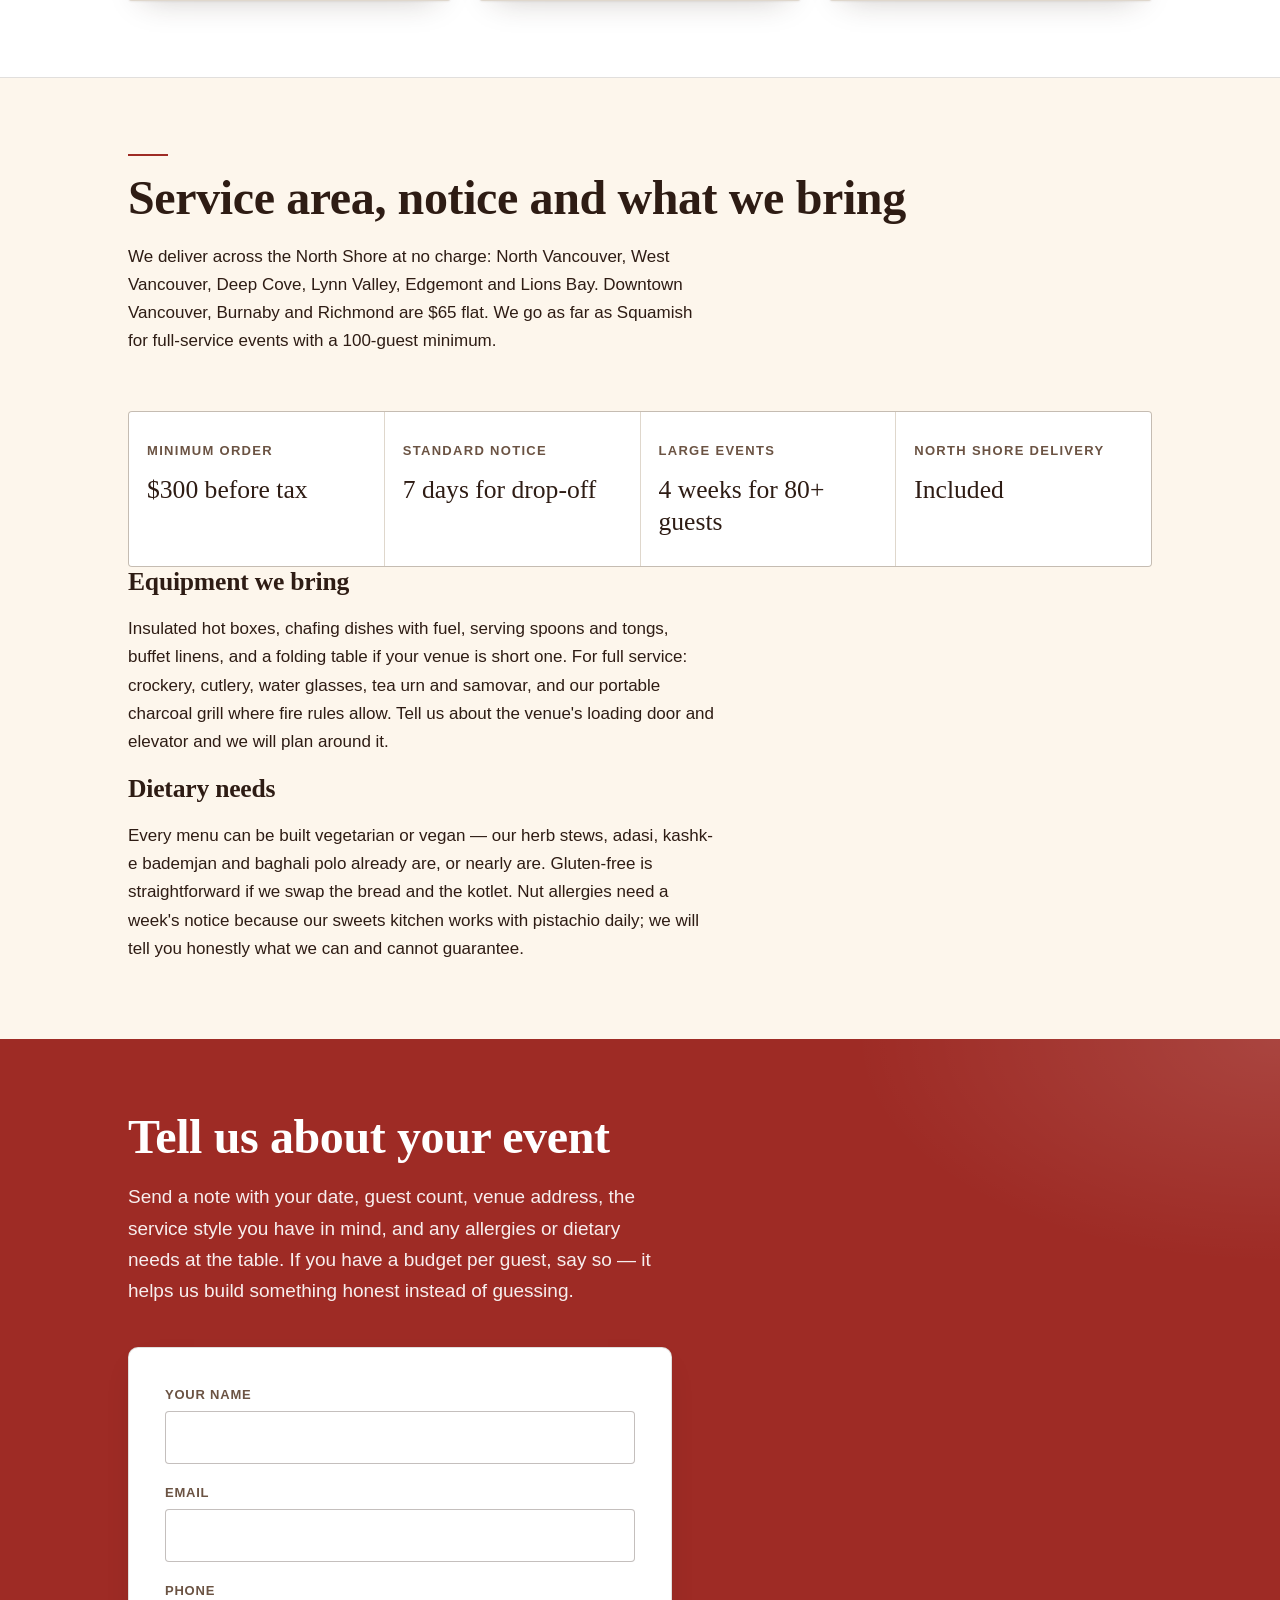
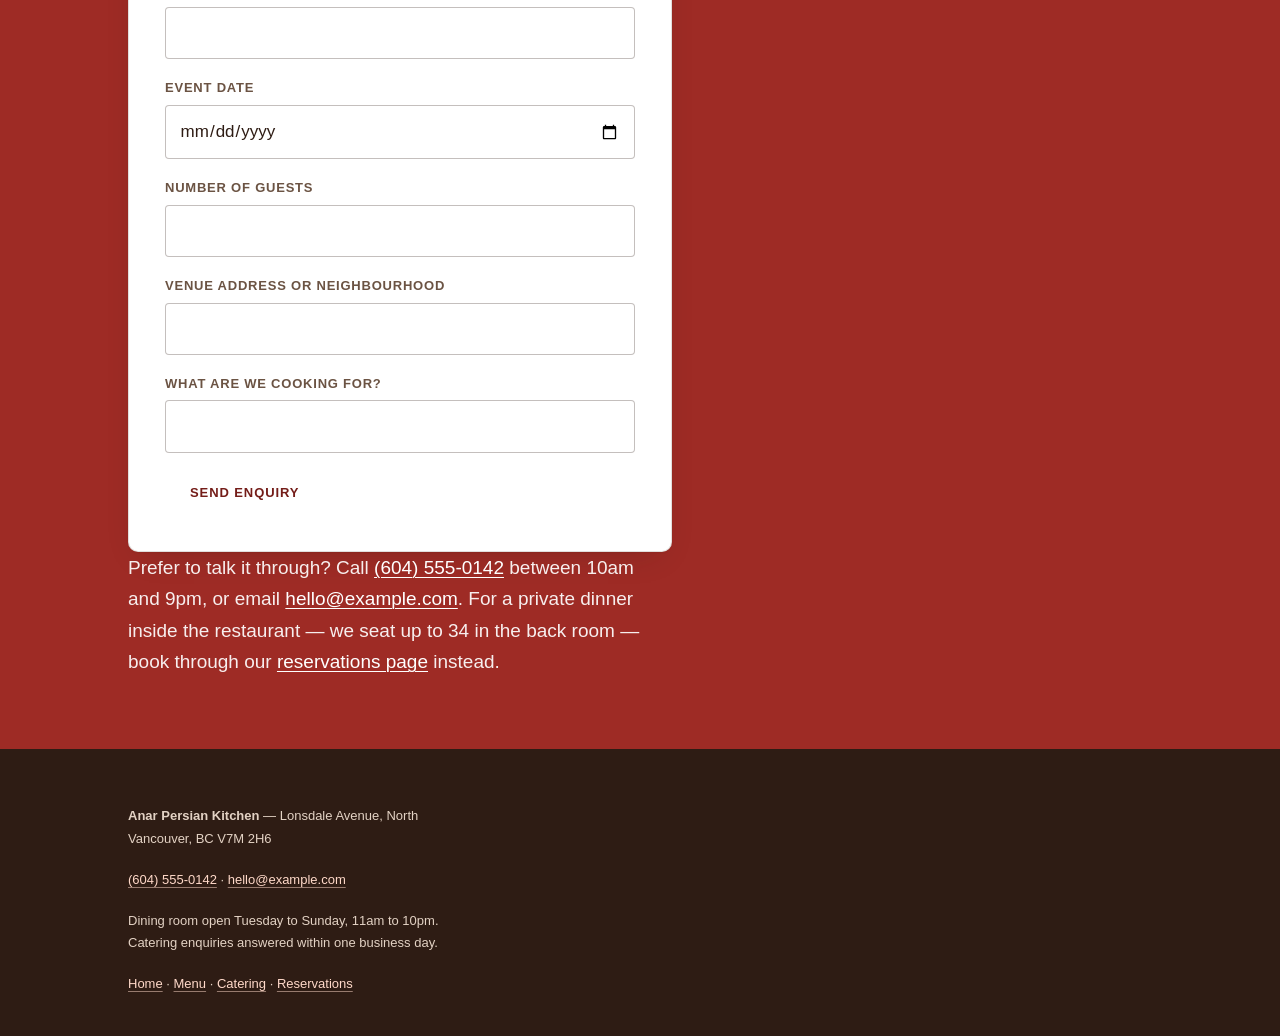
==== commit e1248a0a: "Publish Anar Persian Kitchen — revision 5 The contact block (email, phone, street address) appears i" ====
--- a/catering.html
+++ b/catering.html
@@ -6,6 +6,8 @@
 <title>Persian Catering for North Shore Events — Anar Persian Kitchen</title>
 <meta name="description" content="Persian catering in North Vancouver and across the North Shore: platter drop-off, buffet service and full-service event catering, with charcoal kababs, saffron rice and herb stews for 20 to 200 guests.">
 <link rel="stylesheet" href="assets/styles.css">
+<link rel="icon" type="image/svg+xml" href="assets/favicon.svg">
+<link rel="apple-touch-icon" href="assets/favicon.svg">
 </head>
 <body>
 <header class="site-header">
@@ -13,7 +15,7 @@
     <a class="brand" href="index.html">Anar Persian Kitchen</a>
     <nav class="site-nav" aria-label="Main">
       <a href="index.html">Home</a>
-      <a href="menu.html">Menu</a>
+      <a href="menu.html">Our Menu</a>
       <a class="is-current" href="catering.html" aria-current="page">Catering</a>
       <a href="reservations.html">Reservations</a>
     </nav>
@@ -161,7 +163,7 @@
     <div class="container">
       <h2>Tell us about your event</h2>
       <p>Send a note with your date, guest count, venue address, the service style you have in mind, and any allergies or dietary needs at the table. If you have a budget per guest, say so — it helps us build something honest instead of guessing.</p>
-      <form class="form" action="mailto:hello@anarkitchen.ca" method="post" enctype="text/plain">
+      <form class="form" action="mailto:hello@example.com" method="post" enctype="text/plain">
         <div class="field">
           <label for="name">Your name</label>
           <input id="name" name="name" type="text" autocomplete="name">
@@ -192,7 +194,7 @@
         </div>
         <p><button class="button button-primary" type="submit">Send enquiry</button></p>
       </form>
-      <p>Prefer to talk it through? Call <a href="tel:+16049873142">(604) 987-3142</a> between 10am and 9pm, or email <a href="mailto:hello@anarkitchen.ca">hello@anarkitchen.ca</a>. For a private dinner inside the restaurant — we seat up to 34 in the back room — book through our <a href="reservations.html">reservations page</a> instead.</p>
+      <p>Prefer to talk it through? Call <a href="tel:+16045550142">(604) 555-0142</a> between 10am and 9pm, or email <a href="mailto:hello@example.com">hello@example.com</a>. For a private dinner inside the restaurant — we seat up to 34 in the back room — book through our <a href="reservations.html">reservations page</a> instead.</p>
     </div>
   </section>
 
@@ -200,8 +202,8 @@
 
 <footer class="site-footer">
   <div class="container">
-    <p><strong>Anar Persian Kitchen</strong> — 1284 Lonsdale Avenue, North Vancouver, BC V7M 2H6</p>
-    <p><a href="tel:+16049873142">(604) 987-3142</a> · <a href="mailto:hello@anarkitchen.ca">hello@anarkitchen.ca</a></p>
+    <p><strong>Anar Persian Kitchen</strong> — Lonsdale Avenue, North Vancouver, BC V7M 2H6</p>
+    <p><a href="tel:+16045550142">(604) 555-0142</a> · <a href="mailto:hello@example.com">hello@example.com</a></p>
     <p>Dining room open Tuesday to Sunday, 11am to 10pm. Catering enquiries answered within one business day.</p>
     <p><a href="index.html">Home</a> · <a href="menu.html">Menu</a> · <a href="catering.html">Catering</a> · <a href="reservations.html">Reservations</a></p>
   </div>
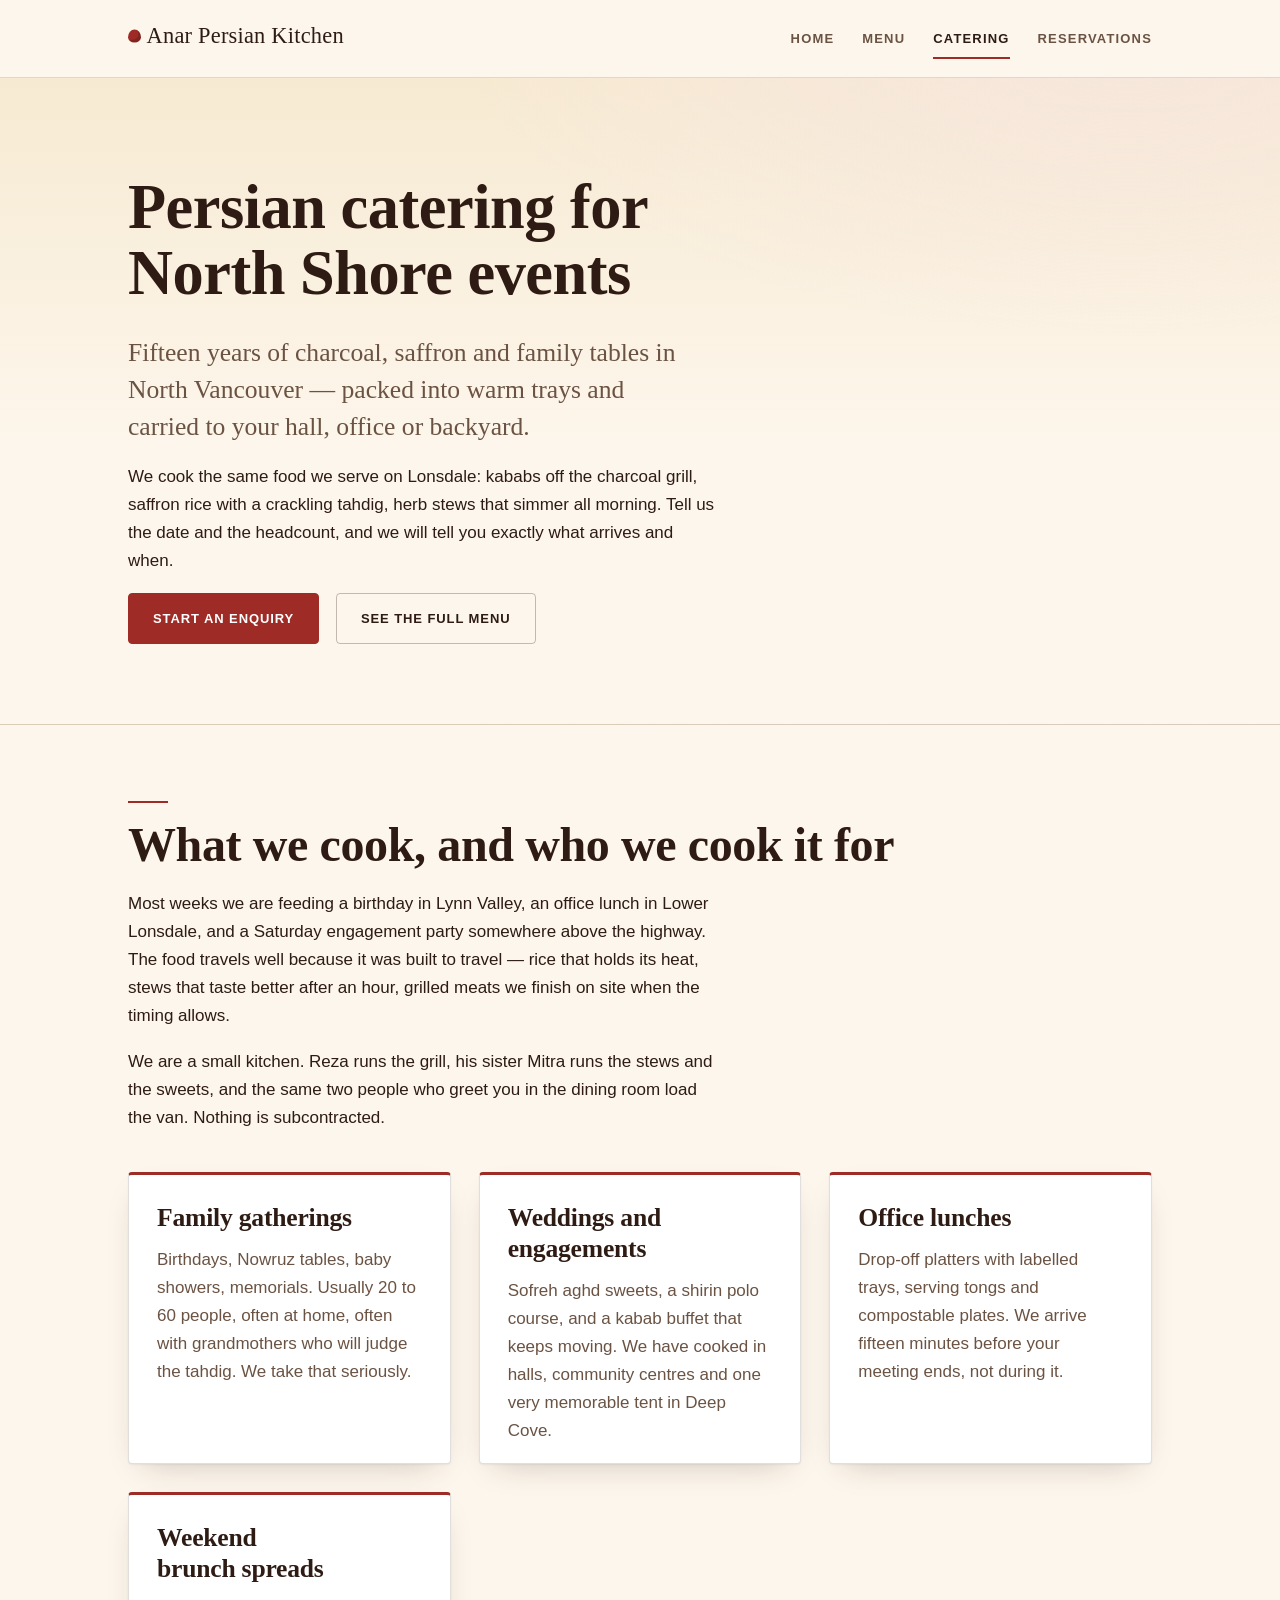
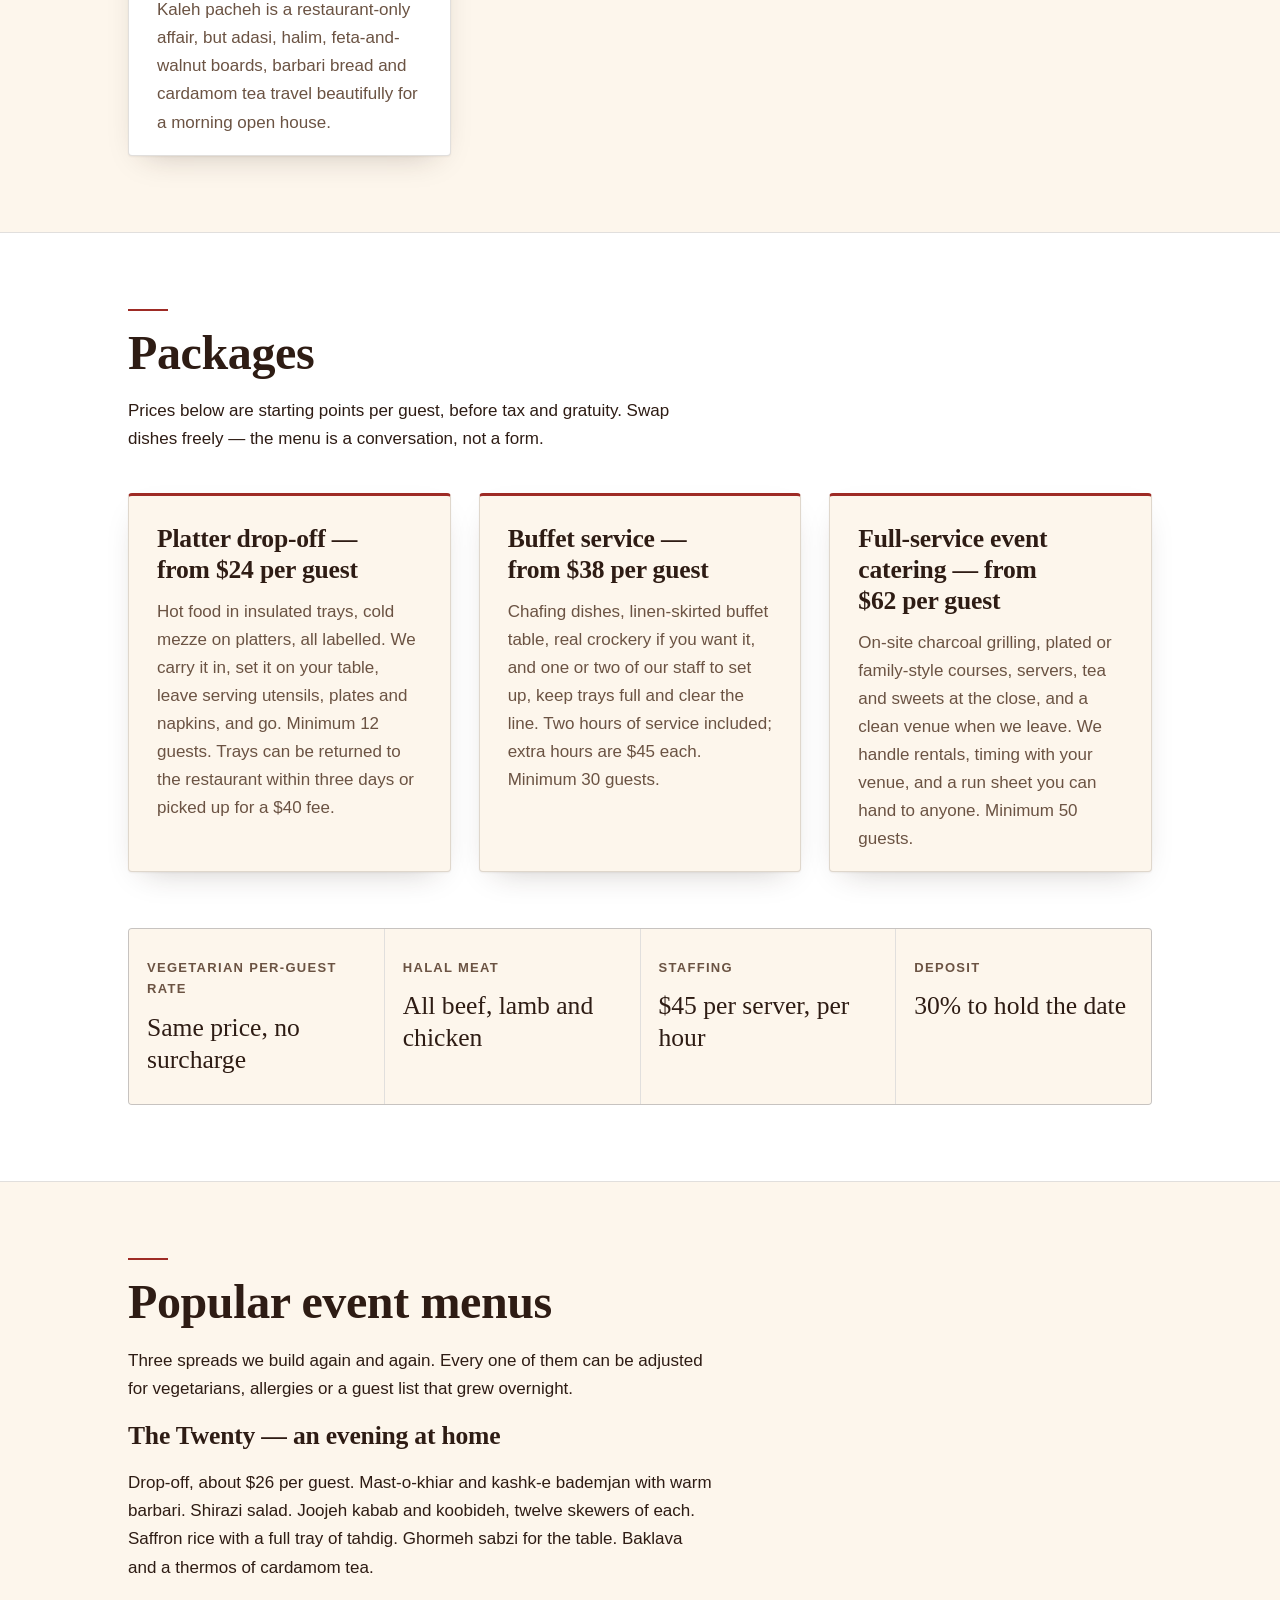
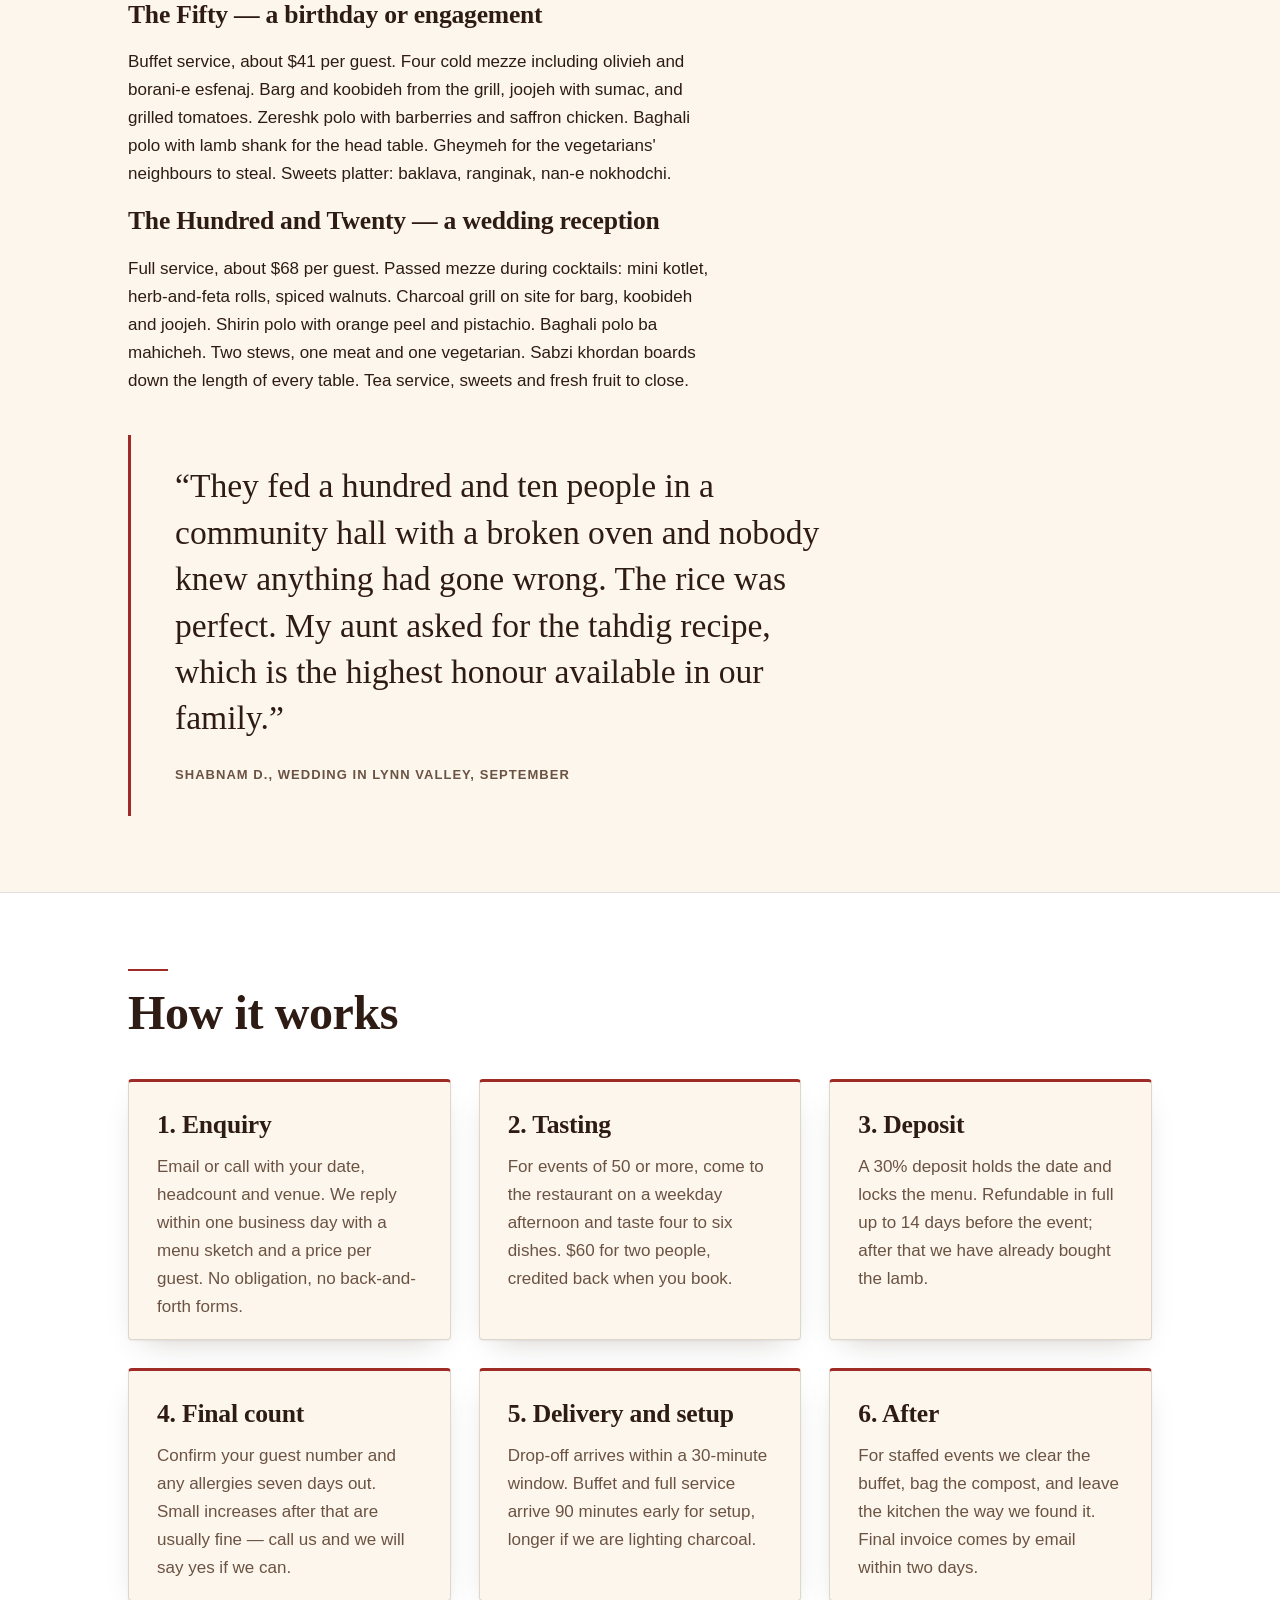
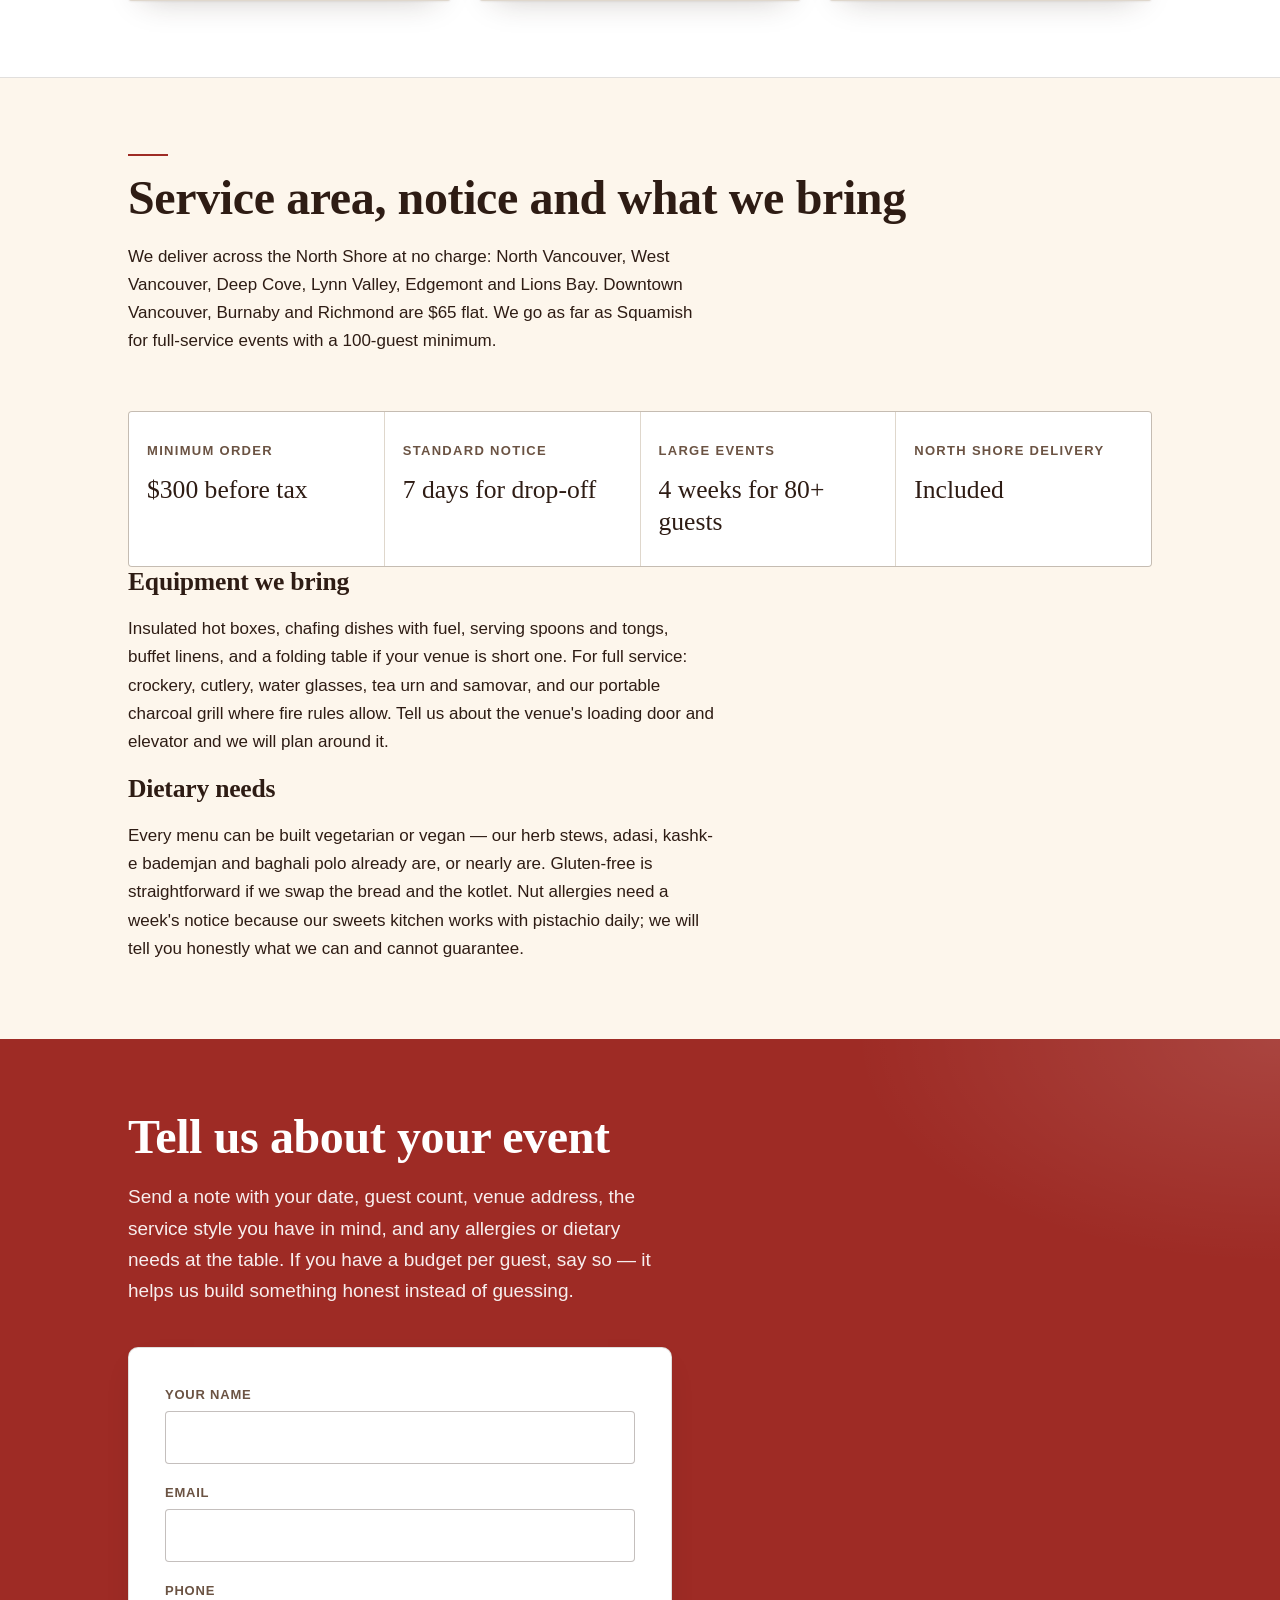
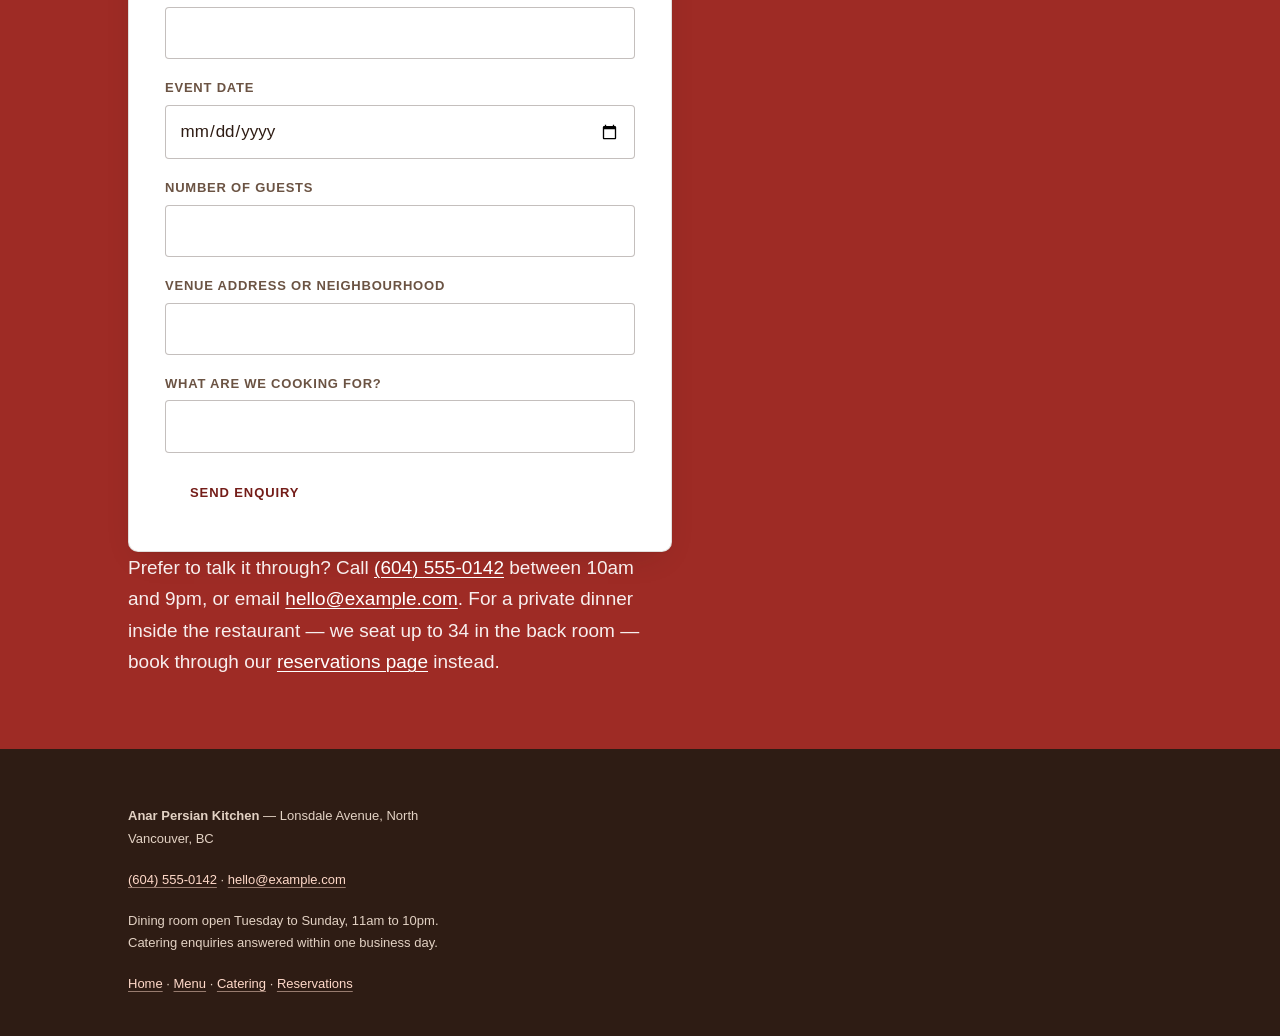
==== commit 77925c5f: "Publish Anar Persian Kitchen — revision 6 Both corrections live in the markup of all four pages: the" ====
--- a/catering.html
+++ b/catering.html
@@ -15,7 +15,7 @@
     <a class="brand" href="index.html">Anar Persian Kitchen</a>
     <nav class="site-nav" aria-label="Main">
       <a href="index.html">Home</a>
-      <a href="menu.html">Our Menu</a>
+      <a href="menu.html">Menu</a>
       <a class="is-current" href="catering.html" aria-current="page">Catering</a>
       <a href="reservations.html">Reservations</a>
     </nav>
@@ -202,7 +202,7 @@
 
 <footer class="site-footer">
   <div class="container">
-    <p><strong>Anar Persian Kitchen</strong> — Lonsdale Avenue, North Vancouver, BC V7M 2H6</p>
+    <p><strong>Anar Persian Kitchen</strong> — Lonsdale Avenue, North Vancouver, BC</p>
     <p><a href="tel:+16045550142">(604) 555-0142</a> · <a href="mailto:hello@example.com">hello@example.com</a></p>
     <p>Dining room open Tuesday to Sunday, 11am to 10pm. Catering enquiries answered within one business day.</p>
     <p><a href="index.html">Home</a> · <a href="menu.html">Menu</a> · <a href="catering.html">Catering</a> · <a href="reservations.html">Reservations</a></p>
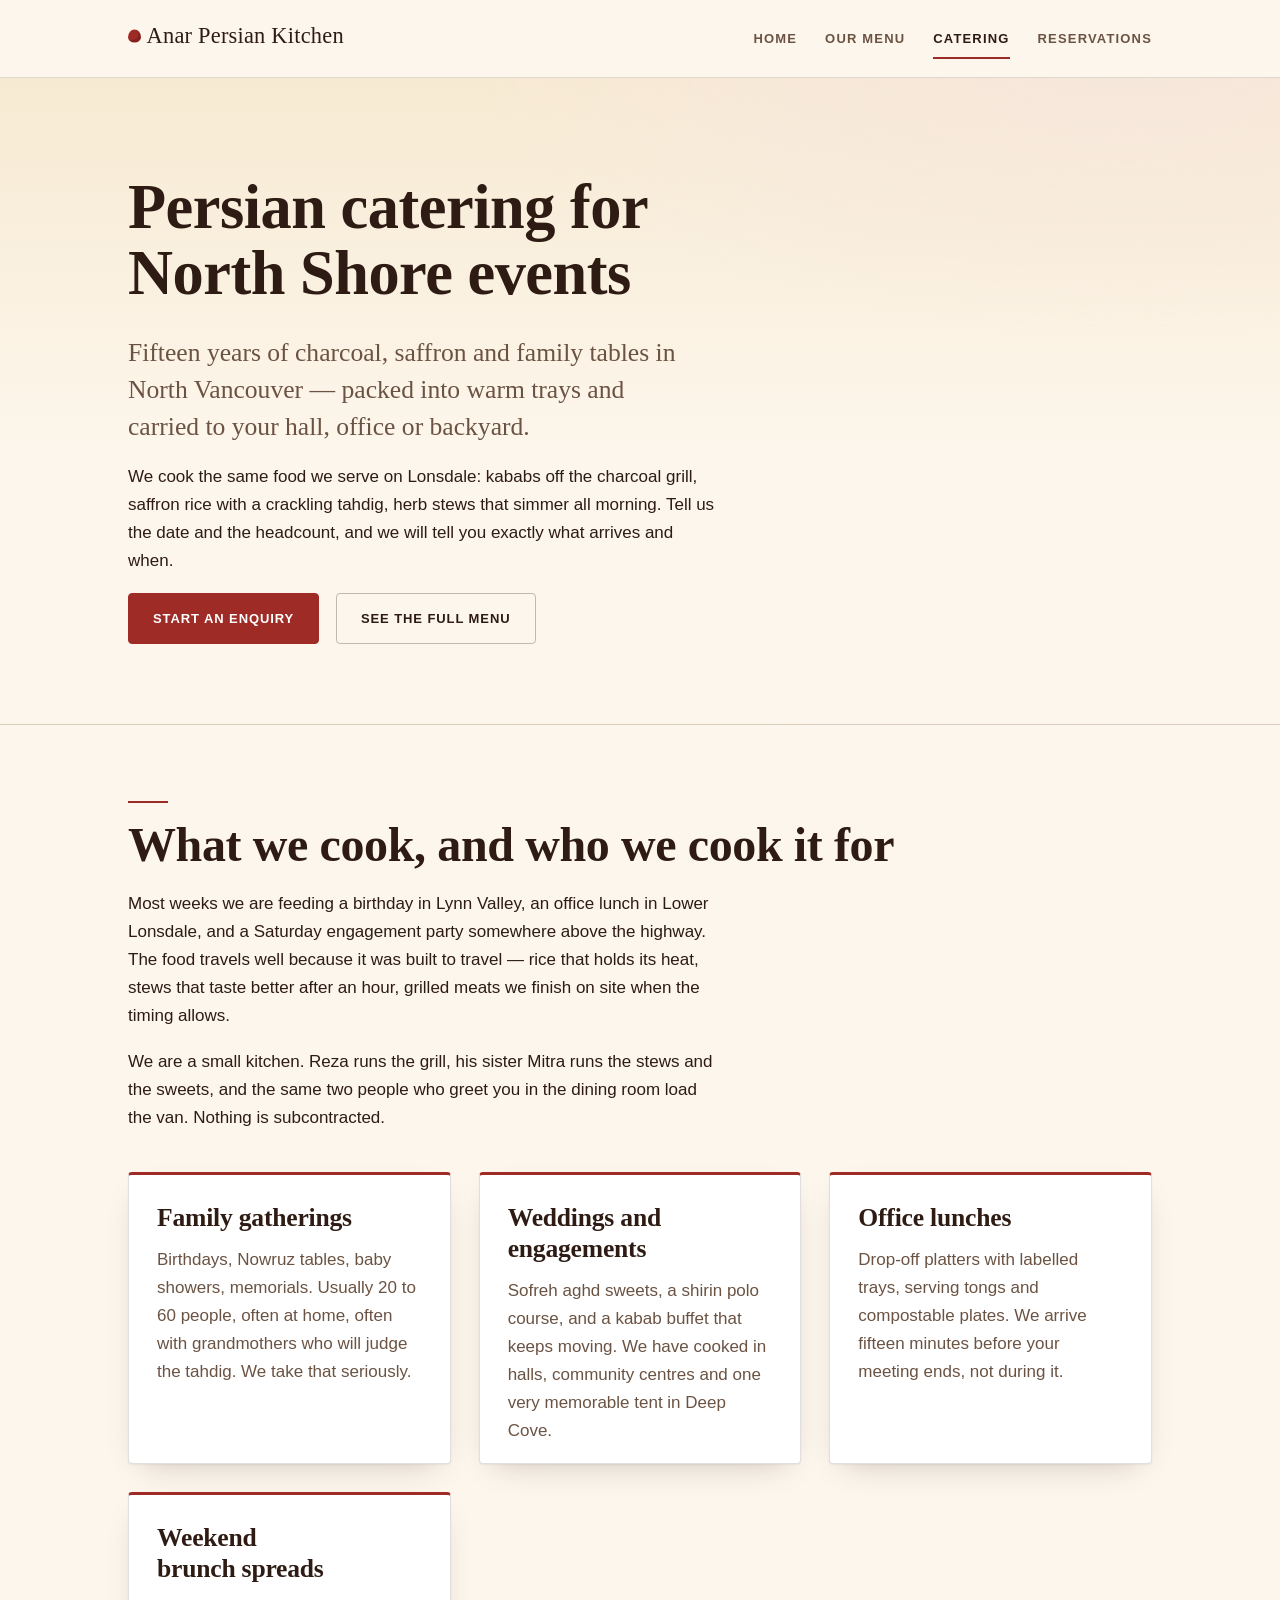
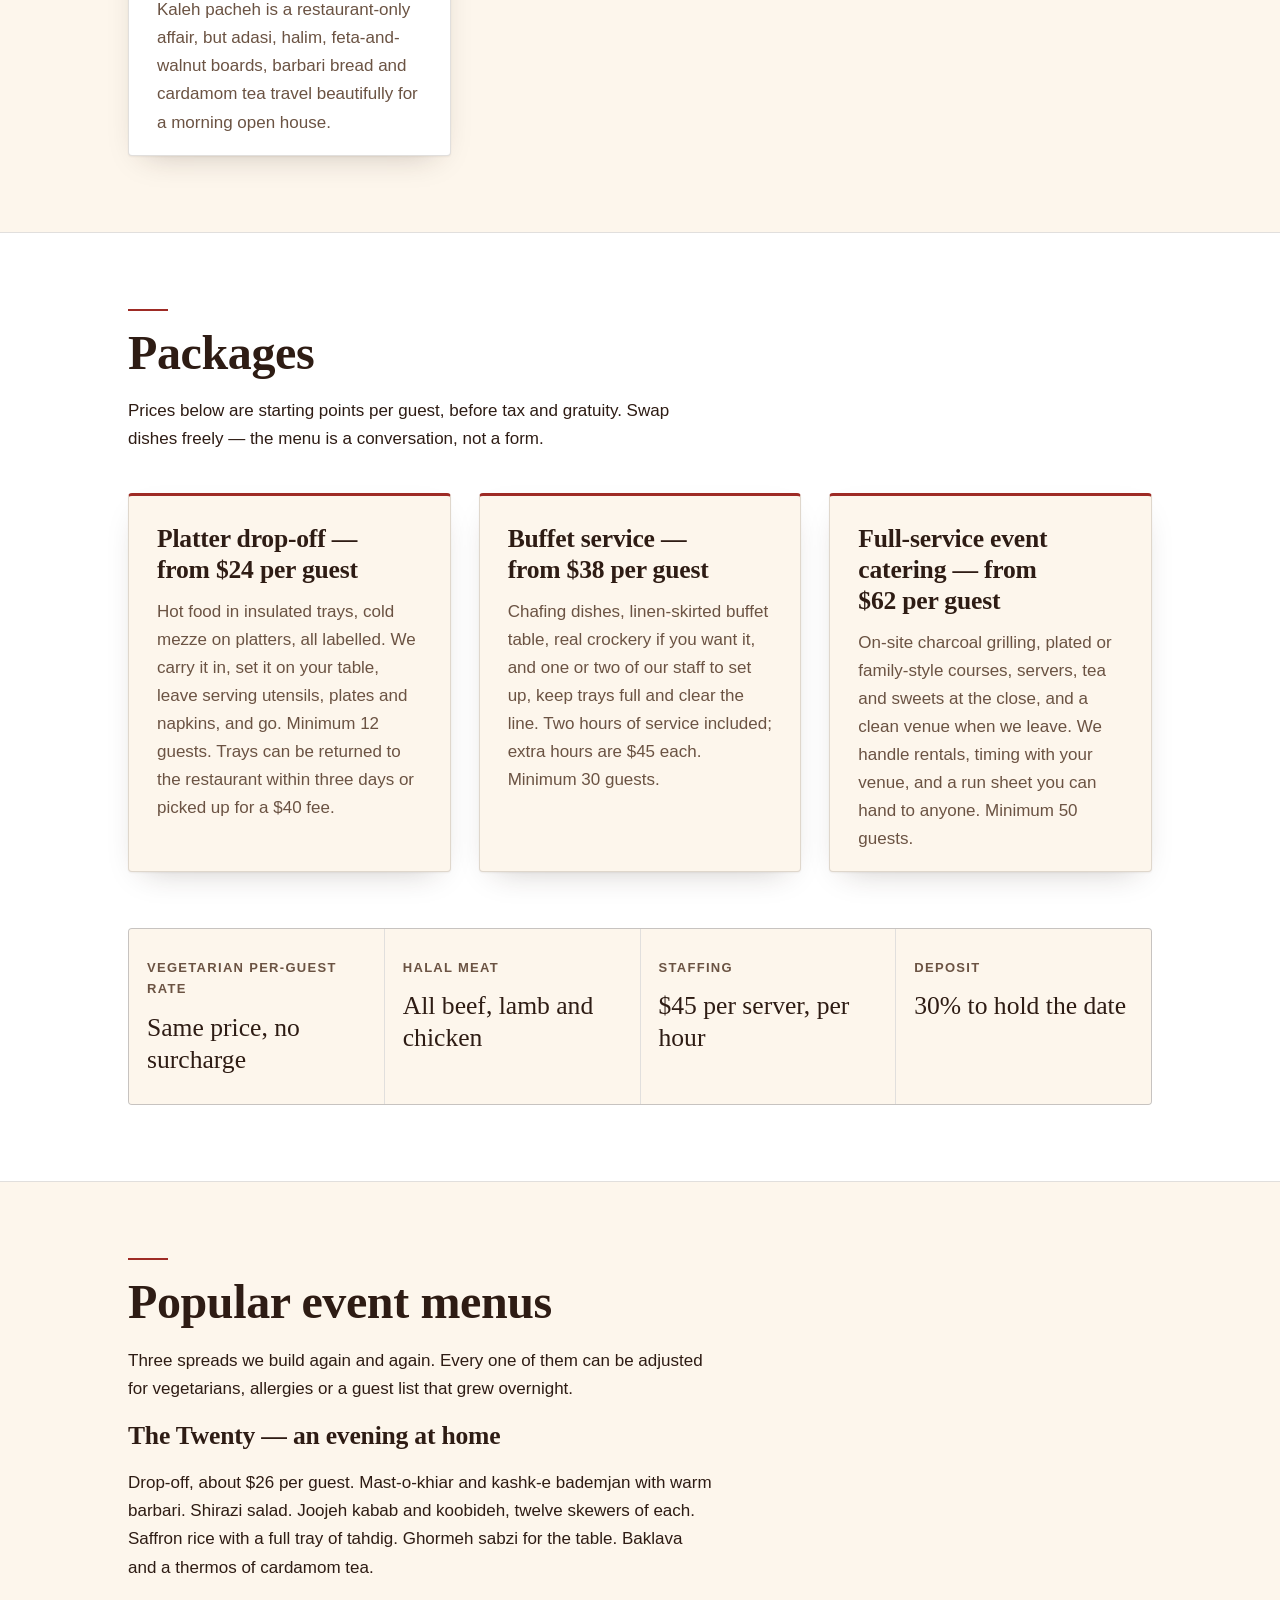
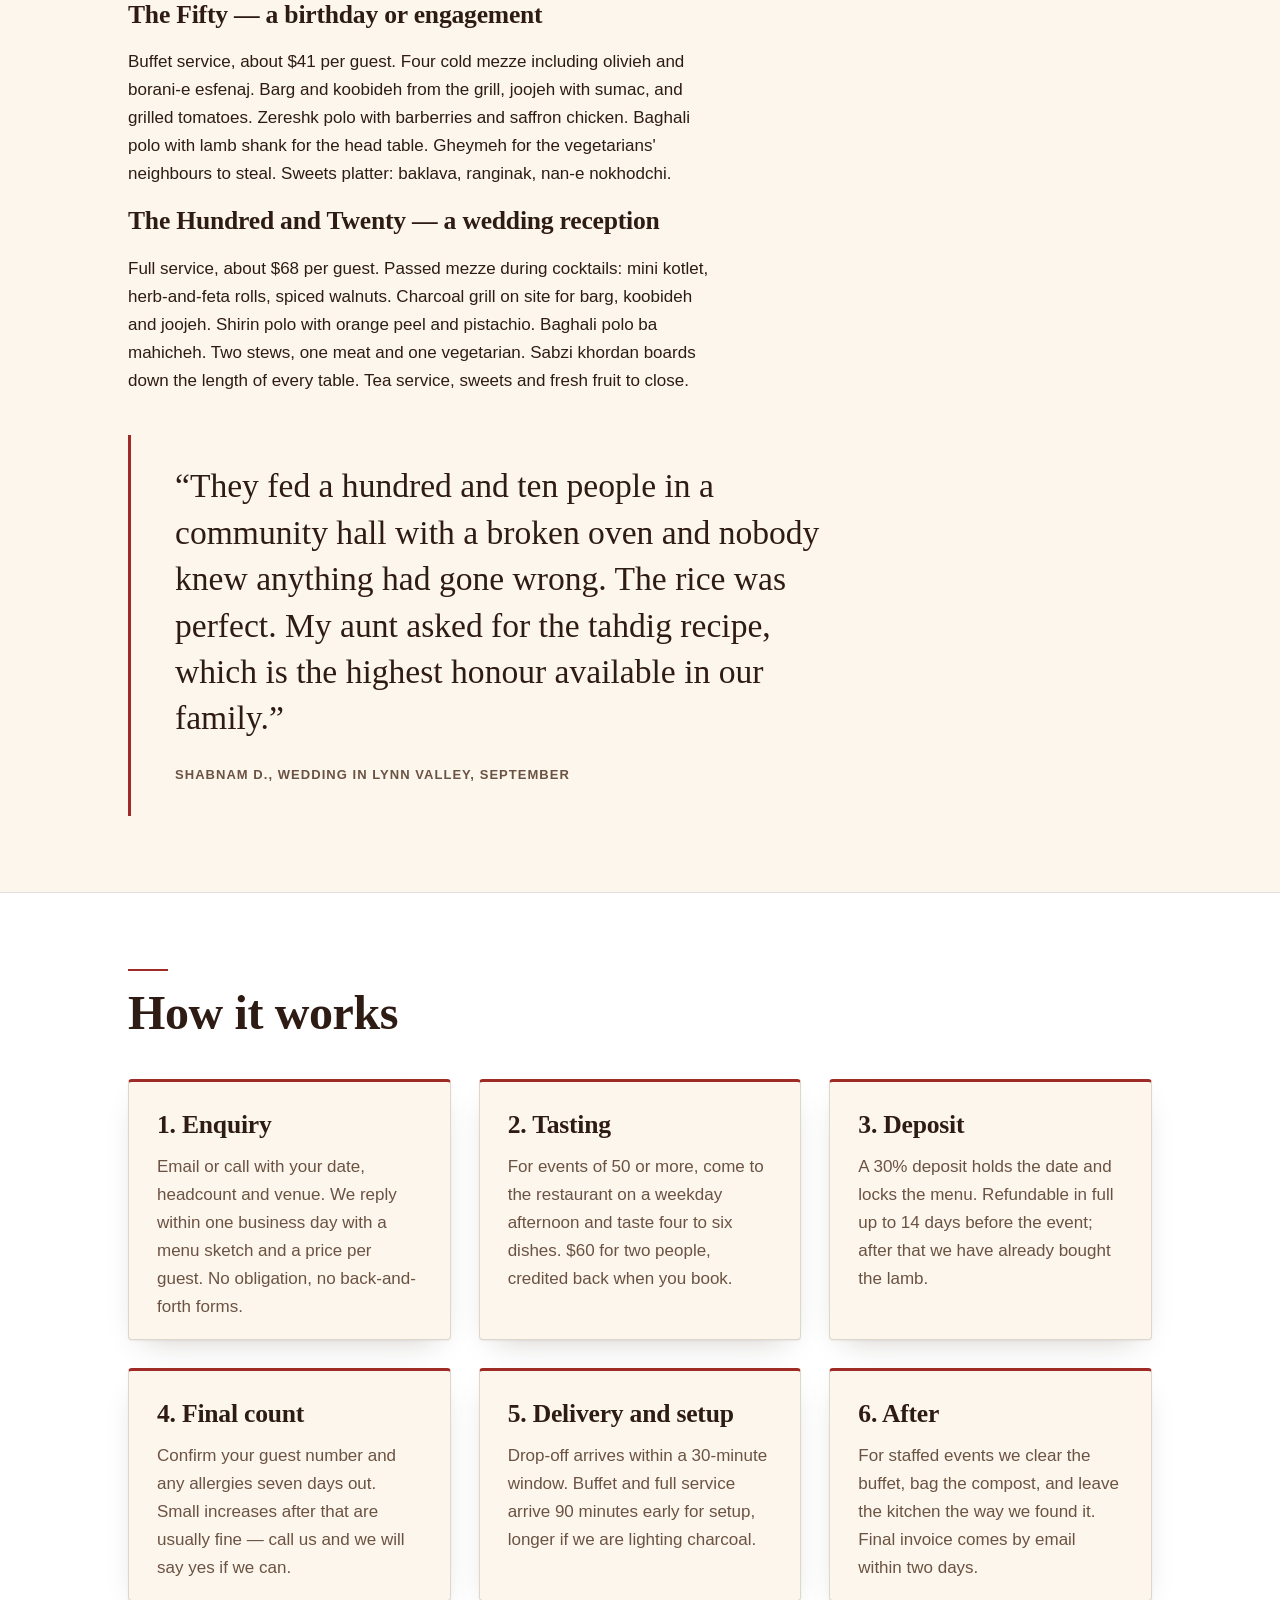
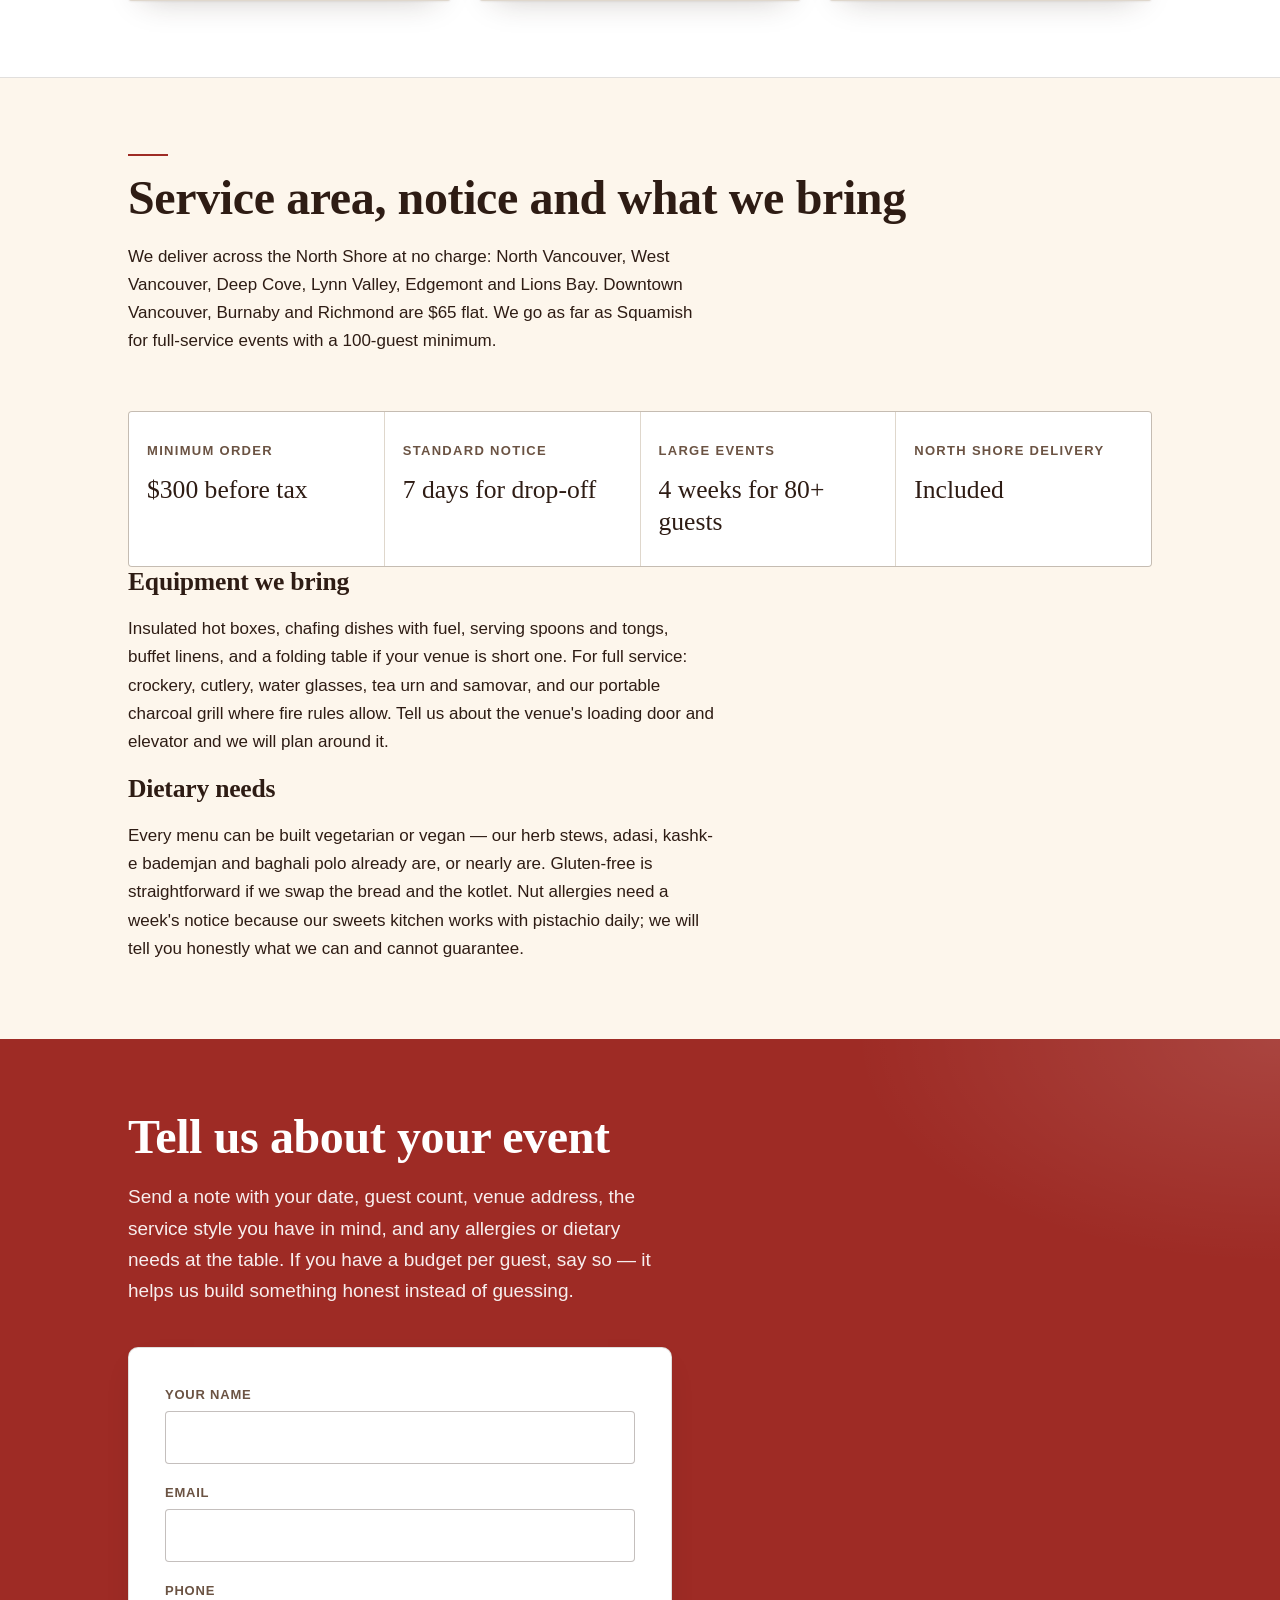
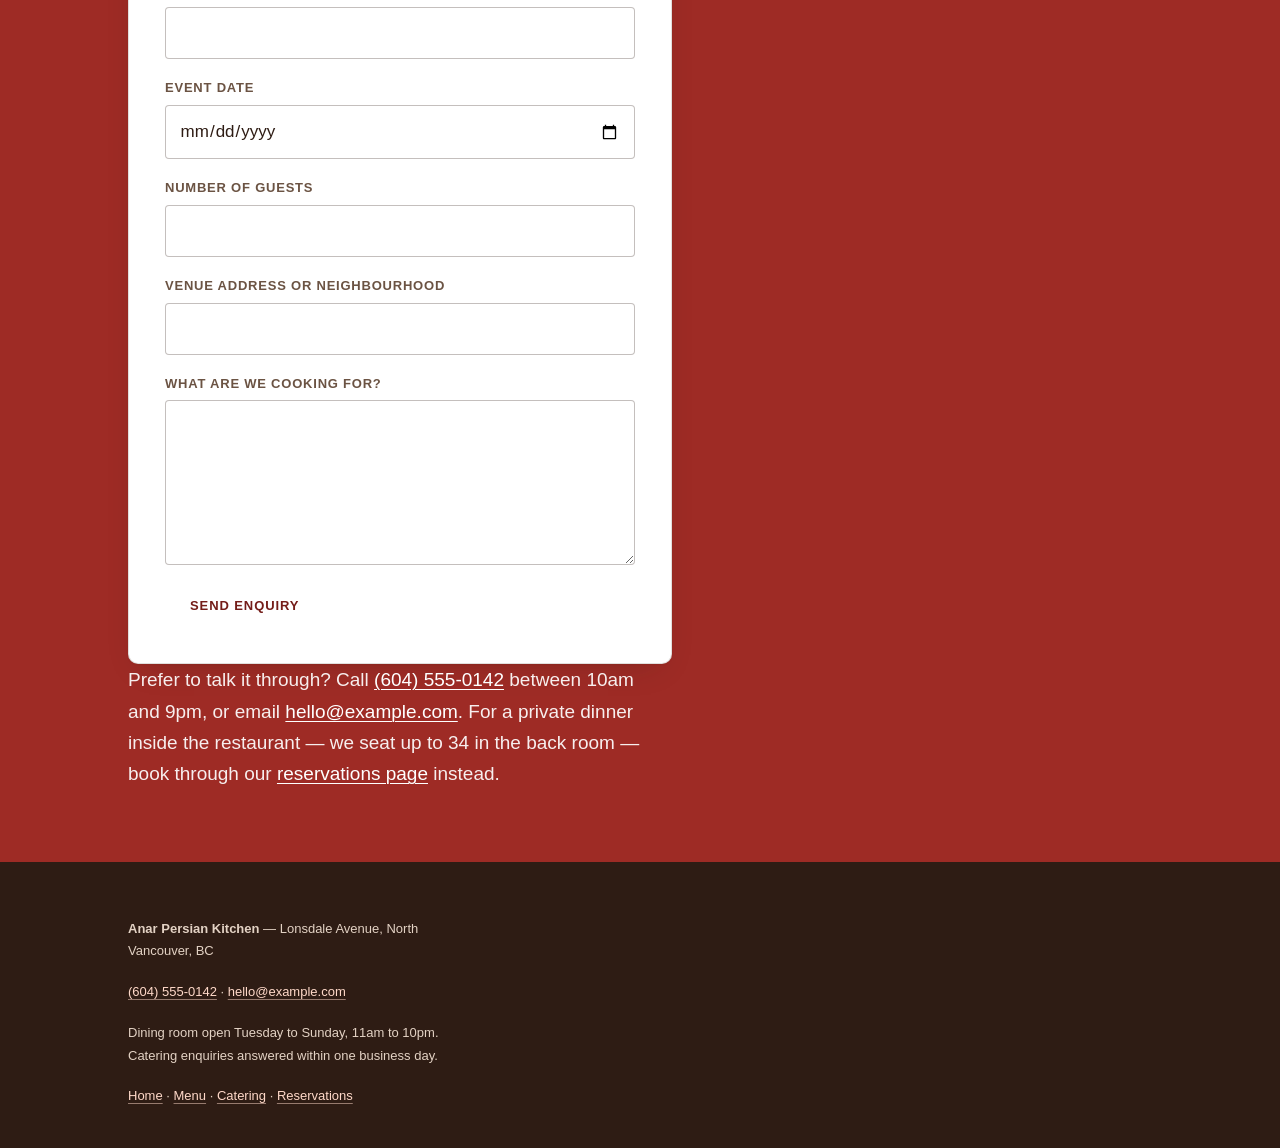
==== commit 4e7af54d: "Publish Anar Persian Kitchen — revision 8 The broken forms are the catering enquiry form and the res" ====
--- a/catering.html
+++ b/catering.html
@@ -15,7 +15,7 @@
     <a class="brand" href="index.html">Anar Persian Kitchen</a>
     <nav class="site-nav" aria-label="Main">
       <a href="index.html">Home</a>
-      <a href="menu.html">Menu</a>
+      <a href="menu.html">Our Menu</a>
       <a class="is-current" href="catering.html" aria-current="page">Catering</a>
       <a href="reservations.html">Reservations</a>
     </nav>
@@ -163,7 +163,9 @@
     <div class="container">
       <h2>Tell us about your event</h2>
       <p>Send a note with your date, guest count, venue address, the service style you have in mind, and any allergies or dietary needs at the table. If you have a budget per guest, say so — it helps us build something honest instead of guessing.</p>
-      <form class="form" action="mailto:hello@example.com" method="post" enctype="text/plain">
+      <form class="form" method="post" action="https://ai.soheililabs.com/api/f/06aa8c1d-7274-42eb-9ea3-a4b9d4dc9aff">
+        <input type="hidden" name="_page" value="catering.html">
+        <p class="form-trap" aria-hidden="true"><label>Leave this empty<input type="text" name="_gotcha" tabindex="-1" autocomplete="off"></label></p>
         <div class="field">
           <label for="name">Your name</label>
           <input id="name" name="name" type="text" autocomplete="name">
@@ -190,7 +192,7 @@
         </div>
         <div class="field">
           <label for="details">What are we cooking for?</label>
-          <input id="details" name="details" type="text">
+          <textarea id="details" name="details" rows="5"></textarea>
         </div>
         <p><button class="button button-primary" type="submit">Send enquiry</button></p>
       </form>
--- a/assets/styles.css
+++ b/assets/styles.css
@@ -522,6 +522,8 @@
   background-color: var(--bg);
 }
 
+.form-trap { position: absolute; left: -9999px; }
+
 .field {
   display: grid;
   gap: var(--sp-1);
